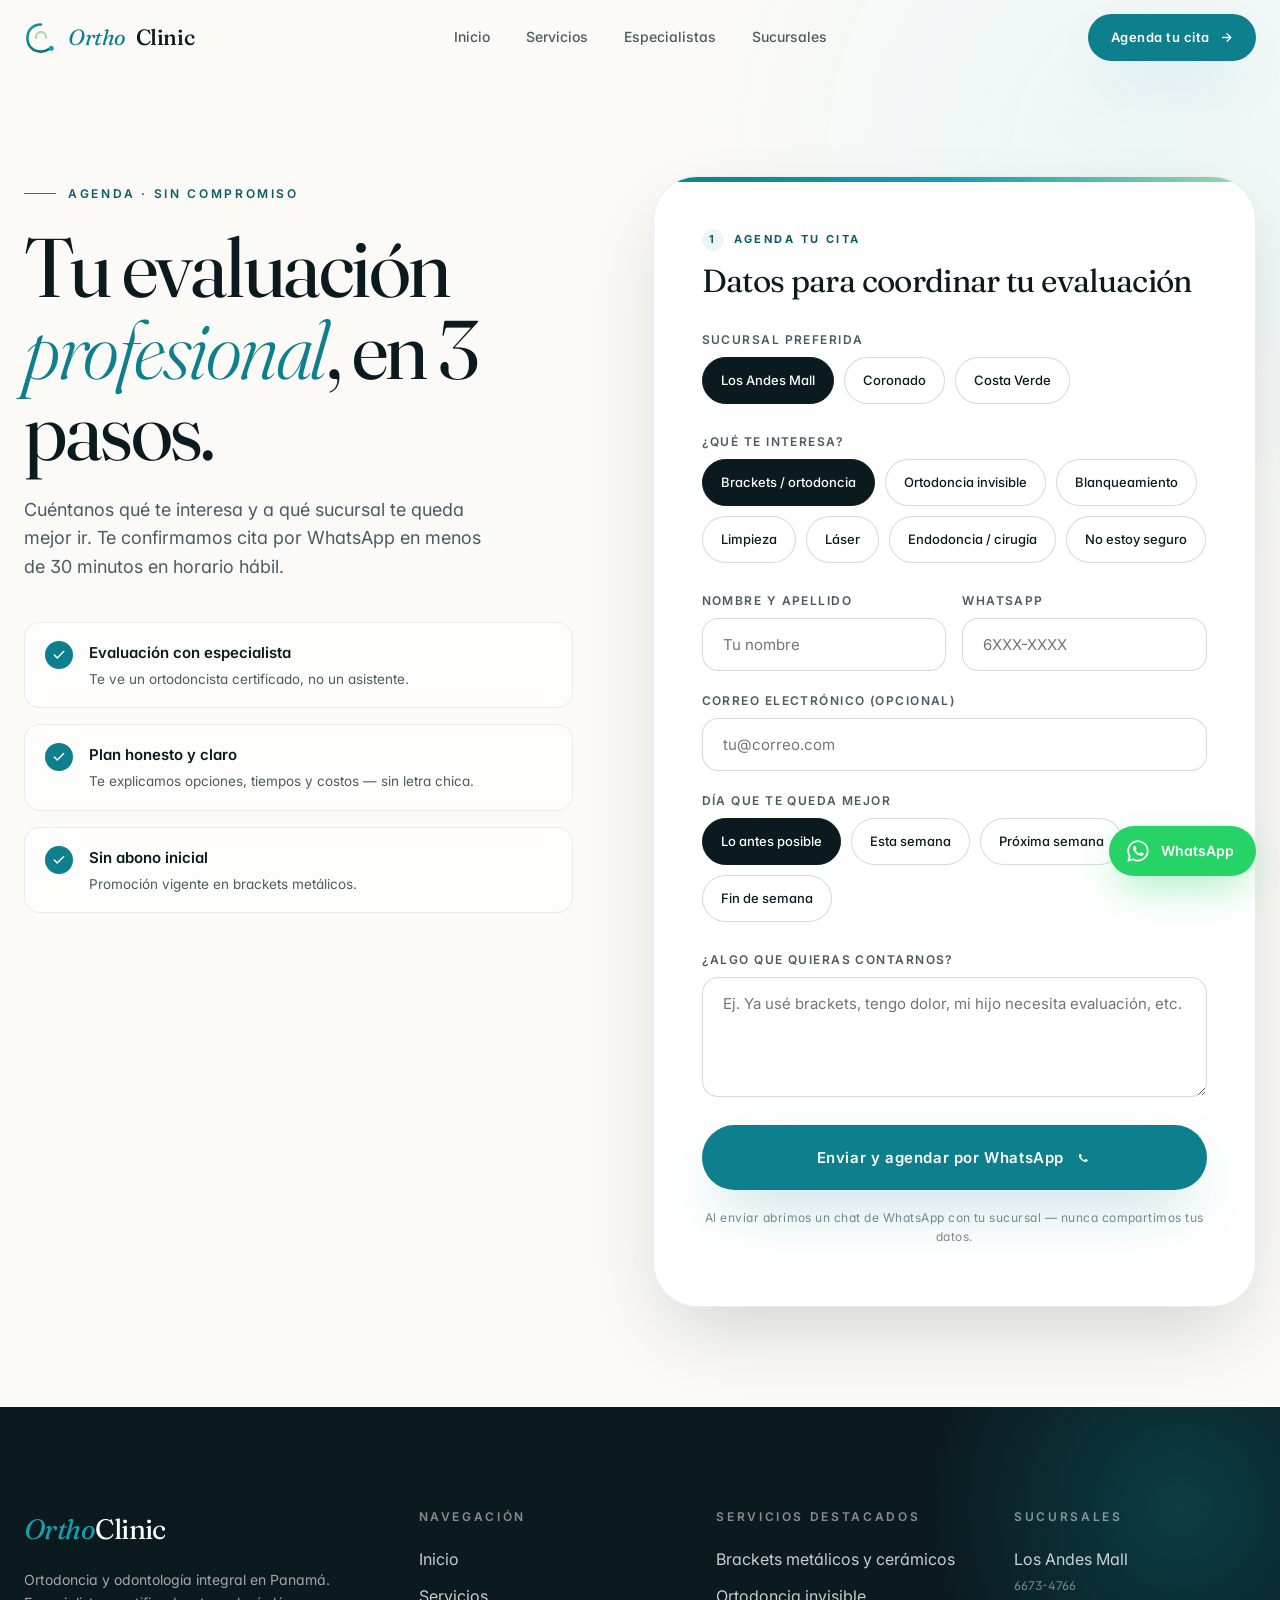
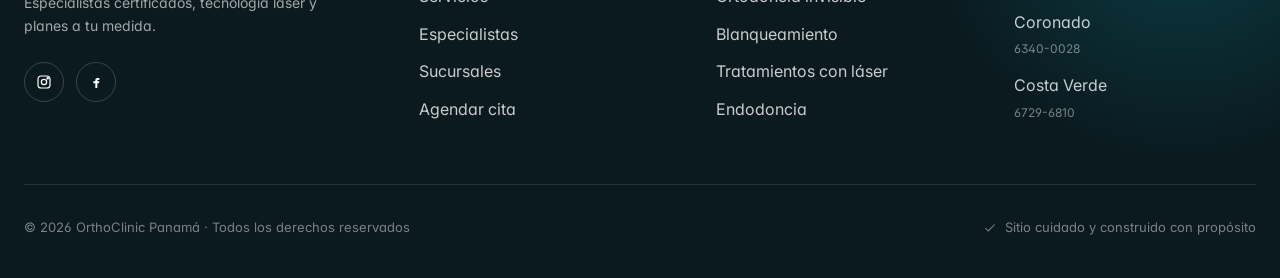
==== agenda.html @ 52fd3220 "Demo web premium OrthoClinic Panama - Landing editorial con hero, marquee, antes/despues interactivo" ====
<!doctype html>
<html lang="es">
<head>
  <meta charset="utf-8" />
  <meta name="viewport" content="width=device-width, initial-scale=1, viewport-fit=cover" />
  <title>Agenda tu evaluación — OrthoClinic Panamá</title>
  <meta name="description" content="Agenda tu evaluación ortodóntica en OrthoClinic. 3 sucursales en Panamá. Respondemos en menos de 30 minutos." />
  <meta name="theme-color" content="#0E7F8C" />
  <link rel="icon" href="/public/logo-mark.svg" type="image/svg+xml" />
  <link href="/shared/theme.css?v=1" rel="stylesheet" />
  <style>
    .book-page {
      padding: calc(var(--oc-nav-h) + 60px) 0 0;
      background:
        radial-gradient(60% 50% at 90% 10%, var(--oc-teal-tint) 0%, transparent 60%),
        var(--oc-bg);
      min-height: 100vh;
    }
    .book-inner {
      max-width: var(--oc-max);
      margin: 0 auto;
      padding: 40px 24px 100px;
      display: grid;
      grid-template-columns: 1fr 1.1fr;
      gap: 80px;
      align-items: start;
    }
    .book-left { position: sticky; top: calc(var(--oc-nav-h) + 24px); }
    .book-left h1 {
      font-family: var(--oc-font-display);
      font-size: clamp(48px, 6.5vw, 88px);
      font-weight: 400;
      line-height: 0.98;
      letter-spacing: -0.03em;
      margin: 24px 0 24px;
    }
    .book-left h1 em { font-style: italic; color: var(--oc-teal); font-weight: 300; }
    .book-left .lede {
      color: var(--oc-ink-mute);
      font-size: 18px;
      line-height: 1.6;
      max-width: 480px;
      margin: 0 0 36px;
    }

    .book-benefits { display: flex; flex-direction: column; gap: 16px; margin-top: 40px; }
    .book-benefit {
      display: flex;
      gap: 16px;
      align-items: flex-start;
      padding: 18px 20px;
      background: rgba(255,255,255,0.6);
      border: 1px solid var(--oc-line);
      border-radius: var(--oc-radius-md);
      backdrop-filter: blur(8px);
    }
    .book-benefit .check {
      width: 28px;
      height: 28px;
      border-radius: 50%;
      background: var(--oc-teal);
      color: #fff;
      display: inline-flex;
      align-items: center;
      justify-content: center;
      flex-shrink: 0;
    }
    .book-benefit h4 { margin: 0 0 4px; font-size: 15px; font-weight: 600; color: var(--oc-ink); }
    .book-benefit p { margin: 0; color: var(--oc-ink-mute); font-size: 13.5px; line-height: 1.5; }

    /* Card form */
    .book-card {
      background: var(--oc-surface);
      border-radius: var(--oc-radius-xl);
      padding: 48px;
      box-shadow: var(--oc-shadow-lg);
      border: 1px solid var(--oc-line);
      position: relative;
      overflow: hidden;
    }
    .book-card::before {
      content: '';
      position: absolute;
      top: 0; left: 0; right: 0;
      height: 5px;
      background: linear-gradient(90deg, var(--oc-teal), var(--oc-teal-bright), var(--oc-mint));
    }
    .book-step {
      font-size: 11px;
      letter-spacing: 0.22em;
      text-transform: uppercase;
      color: var(--oc-teal-deep);
      font-weight: 700;
      margin-bottom: 12px;
      display: inline-flex;
      align-items: center;
      gap: 10px;
    }
    .book-step .step-num {
      width: 22px;
      height: 22px;
      background: var(--oc-teal-tint);
      color: var(--oc-teal-deep);
      border-radius: 50%;
      display: inline-flex;
      align-items: center;
      justify-content: center;
      font-size: 11px;
    }
    .book-card h2 {
      font-family: var(--oc-font-display);
      font-size: 32px;
      font-weight: 400;
      letter-spacing: -0.02em;
      line-height: 1.1;
      margin: 0 0 32px;
    }

    .book-row { display: grid; grid-template-columns: 1fr 1fr; gap: 16px; }

    .book-pills { display: flex; flex-wrap: wrap; gap: 10px; margin-bottom: 8px; }
    .book-pill {
      padding: 12px 18px;
      border: 1px solid var(--oc-line-strong);
      border-radius: var(--oc-radius-pill);
      background: var(--oc-surface);
      cursor: pointer;
      font-family: var(--oc-font-body);
      font-size: 13px;
      font-weight: 500;
      color: var(--oc-ink);
      transition: all .25s var(--oc-ease);
      user-select: none;
    }
    .book-pill:hover { border-color: var(--oc-teal); color: var(--oc-teal-deep); }
    .book-pill.is-active {
      background: var(--oc-ink);
      color: #fff;
      border-color: var(--oc-ink);
    }

    .book-fine {
      font-size: 12px;
      color: var(--oc-ink-soft);
      margin-top: 18px;
      text-align: center;
      letter-spacing: 0.04em;
    }

    /* Success */
    .book-success {
      display: none;
      text-align: center;
      padding: 40px 20px;
    }
    .book-success.is-on { display: block; }
    .book-success-icon {
      width: 72px;
      height: 72px;
      background: var(--oc-teal-tint);
      color: var(--oc-teal-deep);
      border-radius: 50%;
      display: inline-flex;
      align-items: center;
      justify-content: center;
      margin-bottom: 24px;
      animation: pop .6s var(--oc-ease-spring);
    }
    @keyframes pop {
      0% { transform: scale(0); }
      100% { transform: scale(1); }
    }
    .book-success h3 {
      font-family: var(--oc-font-display);
      font-size: 32px;
      font-weight: 400;
      letter-spacing: -0.02em;
      margin: 0 0 12px;
    }
    .book-success p {
      color: var(--oc-ink-mute);
      font-size: 15px;
      line-height: 1.6;
      max-width: 380px;
      margin: 0 auto 28px;
    }

    @media (max-width: 980px) {
      .book-inner { grid-template-columns: 1fr; gap: 40px; }
      .book-left { position: static; }
      .book-card { padding: 32px 28px; }
      .book-row { grid-template-columns: 1fr; }
    }
  </style>
</head>
<body>

  <section class="book-page">
    <div class="book-inner">
      <div class="book-left">
        <span class="oc-eyebrow" data-reveal>Agenda · Sin compromiso</span>
        <h1 data-reveal data-reveal-delay="1">Tu evaluación <em>profesional</em>, en 3 pasos.</h1>
        <p class="lede" data-reveal data-reveal-delay="2">Cuéntanos qué te interesa y a qué sucursal te queda mejor ir. Te confirmamos cita por WhatsApp en menos de 30 minutos en horario hábil.</p>

        <div class="book-benefits" data-reveal data-reveal-delay="3">
          <div class="book-benefit">
            <div class="check"><svg width="14" height="14" viewBox="0 0 24 24" fill="none" stroke="currentColor" stroke-width="2.6" stroke-linecap="round"><path d="M20 6 9 17l-5-5"/></svg></div>
            <div>
              <h4>Evaluación con especialista</h4>
              <p>Te ve un ortodoncista certificado, no un asistente.</p>
            </div>
          </div>
          <div class="book-benefit">
            <div class="check"><svg width="14" height="14" viewBox="0 0 24 24" fill="none" stroke="currentColor" stroke-width="2.6" stroke-linecap="round"><path d="M20 6 9 17l-5-5"/></svg></div>
            <div>
              <h4>Plan honesto y claro</h4>
              <p>Te explicamos opciones, tiempos y costos — sin letra chica.</p>
            </div>
          </div>
          <div class="book-benefit">
            <div class="check"><svg width="14" height="14" viewBox="0 0 24 24" fill="none" stroke="currentColor" stroke-width="2.6" stroke-linecap="round"><path d="M20 6 9 17l-5-5"/></svg></div>
            <div>
              <h4>Sin abono inicial</h4>
              <p>Promoción vigente en brackets metálicos.</p>
            </div>
          </div>
        </div>
      </div>

      <div data-reveal data-reveal-delay="1">
        <div class="book-card" id="bookCard">
          <span class="book-step"><span class="step-num">1</span> Agenda tu cita</span>
          <h2>Datos para coordinar tu evaluación</h2>

          <form id="bookForm">
            <div class="oc-field">
              <label>Sucursal preferida</label>
              <div class="book-pills" id="pillsBranch">
                <span class="book-pill is-active" data-val="andes">Los Andes Mall</span>
                <span class="book-pill" data-val="coronado">Coronado</span>
                <span class="book-pill" data-val="costaverde">Costa Verde</span>
              </div>
              <input type="hidden" name="branch" id="branchVal" value="andes" />
            </div>

            <div class="oc-field">
              <label>¿Qué te interesa?</label>
              <div class="book-pills" id="pillsService">
                <span class="book-pill is-active" data-val="Brackets / ortodoncia">Brackets / ortodoncia</span>
                <span class="book-pill" data-val="Ortodoncia invisible">Ortodoncia invisible</span>
                <span class="book-pill" data-val="Blanqueamiento">Blanqueamiento</span>
                <span class="book-pill" data-val="Limpieza">Limpieza</span>
                <span class="book-pill" data-val="Láser">Láser</span>
                <span class="book-pill" data-val="Endodoncia / cirugía">Endodoncia / cirugía</span>
                <span class="book-pill" data-val="No estoy seguro">No estoy seguro</span>
              </div>
              <input type="hidden" name="service" id="serviceVal" value="Brackets / ortodoncia" />
            </div>

            <div class="book-row">
              <div class="oc-field">
                <label>Nombre y apellido</label>
                <input class="oc-input" type="text" name="name" required placeholder="Tu nombre" />
              </div>
              <div class="oc-field">
                <label>WhatsApp</label>
                <input class="oc-input" type="tel" name="phone" required placeholder="6XXX-XXXX" />
              </div>
            </div>

            <div class="oc-field">
              <label>Correo electrónico (opcional)</label>
              <input class="oc-input" type="email" name="email" placeholder="tu@correo.com" />
            </div>

            <div class="oc-field">
              <label>Día que te queda mejor</label>
              <div class="book-pills" id="pillsDay">
                <span class="book-pill is-active" data-val="Lo antes posible">Lo antes posible</span>
                <span class="book-pill" data-val="Esta semana">Esta semana</span>
                <span class="book-pill" data-val="Próxima semana">Próxima semana</span>
                <span class="book-pill" data-val="Fin de semana">Fin de semana</span>
              </div>
              <input type="hidden" name="day" id="dayVal" value="Lo antes posible" />
            </div>

            <div class="oc-field">
              <label>¿Algo que quieras contarnos?</label>
              <textarea class="oc-textarea" name="notes" placeholder="Ej. Ya usé brackets, tengo dolor, mi hijo necesita evaluación, etc."></textarea>
            </div>

            <button type="submit" class="oc-btn oc-btn-teal oc-btn-lg" style="width: 100%; margin-top: 8px;">
              Enviar y agendar por WhatsApp
              <svg width="18" height="18" viewBox="0 0 24 24" fill="currentColor"><path d="M17.6 14.2c-.3-.1-1.7-.8-2-.9-.3-.1-.5-.1-.7.1-.2.3-.7.9-.9 1.1-.2.2-.3.2-.6.1-.3-.1-1.2-.4-2.3-1.4-.9-.8-1.4-1.7-1.6-2-.2-.3 0-.5.1-.6.1-.1.3-.3.4-.5.1-.2.2-.3.3-.5.1-.2.1-.4 0-.5l-.9-2.1c-.2-.5-.4-.5-.6-.5h-.5c-.2 0-.5.1-.7.3-.3.3-1 1-1 2.4s1 2.8 1.2 3c.2.2 2 3.1 4.9 4.3.7.3 1.2.5 1.6.6.7.2 1.3.2 1.8.1.5-.1 1.7-.7 2-1.4.2-.7.2-1.3.2-1.4-.1-.1-.3-.2-.6-.3z"/></svg>
            </button>

            <p class="book-fine">Al enviar abrimos un chat de WhatsApp con tu sucursal — nunca compartimos tus datos.</p>
          </form>
        </div>

        <div class="book-card book-success" id="bookSuccess">
          <div class="book-success-icon">
            <svg width="32" height="32" viewBox="0 0 24 24" fill="none" stroke="currentColor" stroke-width="2.6" stroke-linecap="round"><path d="M20 6 9 17l-5-5"/></svg>
          </div>
          <h3>¡Recibimos tu solicitud!</h3>
          <p>Abrimos WhatsApp en otra pestaña con los datos de tu cita. Si no se abrió, da clic aquí abajo.</p>
          <a class="oc-btn oc-btn-teal" id="bookWa" href="#" target="_blank" rel="noopener">Abrir WhatsApp</a>
        </div>
      </div>
    </div>
  </section>

  <script src="/shared/nav-footer.js?v=1"></script>
  <script>
    (function() {
      const WA = {
        andes:      '50766734766',
        coronado:   '50763400028',
        costaverde: '50767296810'
      };
      const BRANCH_LABEL = {
        andes:      'Los Andes Mall',
        coronado:   'Coronado',
        costaverde: 'Costa Verde'
      };

      function pillGroup(containerId, inputId) {
        const c = document.getElementById(containerId);
        const input = document.getElementById(inputId);
        if (!c) return;
        c.addEventListener('click', e => {
          const p = e.target.closest('.book-pill');
          if (!p) return;
          c.querySelectorAll('.book-pill').forEach(x => x.classList.remove('is-active'));
          p.classList.add('is-active');
          input.value = p.dataset.val;
        });
      }
      pillGroup('pillsBranch', 'branchVal');
      pillGroup('pillsService', 'serviceVal');
      pillGroup('pillsDay', 'dayVal');

      const form = document.getElementById('bookForm');
      const card = document.getElementById('bookCard');
      const ok = document.getElementById('bookSuccess');
      const waBtn = document.getElementById('bookWa');

      form.addEventListener('submit', e => {
        e.preventDefault();
        const data = Object.fromEntries(new FormData(form).entries());
        const branchKey = data.branch || 'andes';
        const num = WA[branchKey];
        const label = BRANCH_LABEL[branchKey];
        const lines = [
          `Hola OrthoClinic ${label}, quiero agendar mi evaluación.`,
          ``,
          `• Nombre: ${data.name || '(sin dato)'}`,
          `• WhatsApp: ${data.phone || '(sin dato)'}`,
          data.email ? `• Email: ${data.email}` : null,
          `• Interés: ${data.service || ''}`,
          `• Cuándo: ${data.day || ''}`,
          data.notes ? `• Notas: ${data.notes}` : null,
          ``,
          `¡Gracias!`
        ].filter(Boolean);
        const msg = encodeURIComponent(lines.join('\n'));
        const url = `https://wa.me/${num}?text=${msg}`;
        waBtn.href = url;
        window.open(url, '_blank', 'noopener');

        card.style.display = 'none';
        ok.classList.add('is-on');
        window.scrollTo({ top: ok.getBoundingClientRect().top + window.scrollY - 100, behavior: 'smooth' });
      });
    })();
  </script>
</body>
</html>
---- shared/theme.css ----
/* OrthoClinic — Sistema de diseño premium
   Inspirado en clínicas dentales award-winning (Awwwards) —
   editorial, médico de lujo, con motion sutil y trust signals.
*/
:root {
  /* Color — paleta inspirada en el logo cyan/teal OrthoClinic */
  --oc-bg:           #FBFAF7;
  --oc-bg-soft:      #F5F2EC;
  --oc-bg-warm:      #EFEAE0;
  --oc-surface:      #FFFFFF;
  --oc-ink:          #0A1A1F;
  --oc-ink-2:        #142A30;
  --oc-ink-mute:     #4A5C62;
  --oc-ink-soft:     #7A8B91;

  /* Cyan/teal de la marca (logo) */
  --oc-teal:         #0E7F8C;
  --oc-teal-deep:    #0B5C66;
  --oc-teal-bright:  #15A0AE;
  --oc-teal-soft:    #CDE8EB;
  --oc-teal-tint:    #ECF6F7;

  /* Acento cálido — coral suave para warmth y contraste médico */
  --oc-coral:        #E07B5F;
  --oc-coral-soft:   #F5D7CC;
  --oc-coral-tint:   #FBEDE7;

  /* Mint — usado en el hairline del logo */
  --oc-mint:         #A4D8AE;
  --oc-mint-tint:    #E5F2E5;

  --oc-line:         rgba(10,26,31,0.08);
  --oc-line-strong:  rgba(10,26,31,0.16);
  --oc-line-teal:    rgba(14,127,140,0.30);

  --oc-success:      #0E8F5F;
  --oc-error:        #B91C1C;
  --oc-gold:         #C9A961;

  --oc-shadow-xs:    0 2px 8px rgba(10,26,31,0.04);
  --oc-shadow-sm:    0 4px 16px rgba(10,26,31,0.06);
  --oc-shadow-md:    0 16px 48px -8px rgba(10,26,31,0.10);
  --oc-shadow-lg:    0 32px 80px -16px rgba(10,26,31,0.18);
  --oc-shadow-teal:  0 24px 60px -20px rgba(14,127,140,0.45);
  --oc-glow-teal:    0 0 0 1px rgba(14,127,140,0.40), 0 20px 60px -20px rgba(14,127,140,0.45);

  --oc-radius-xs:    6px;
  --oc-radius-sm:    10px;
  --oc-radius-md:    16px;
  --oc-radius-lg:    28px;
  --oc-radius-xl:    44px;
  --oc-radius-pill:  9999px;

  --oc-ease:         cubic-bezier(0.22, 1, 0.36, 1);
  --oc-ease-out:     cubic-bezier(0.16, 1, 0.3, 1);
  --oc-ease-spring:  cubic-bezier(0.34, 1.56, 0.64, 1);

  --oc-font-display: 'Fraunces', 'Playfair Display', Georgia, serif;
  --oc-font-body:    'Inter', system-ui, -apple-system, sans-serif;
  --oc-font-mono:    'JetBrains Mono', ui-monospace, monospace;

  --oc-nav-h:        76px;
  --oc-max:          1280px;
}

/* Reset & base */
* { box-sizing: border-box; -webkit-font-smoothing: antialiased; -moz-osx-font-smoothing: grayscale; }
html { scroll-behavior: smooth; }
body {
  font-family: var(--oc-font-body);
  color: var(--oc-ink);
  background: var(--oc-bg);
  margin: 0;
  font-size: 16px;
  line-height: 1.6;
  font-feature-settings: 'ss01', 'cv11';
  overflow-x: hidden;
}
img, svg { display: block; max-width: 100%; }
a { color: inherit; text-decoration: none; }
button { font-family: inherit; }
:focus-visible { outline: 2px solid var(--oc-teal); outline-offset: 3px; border-radius: 2px; }

/* Typography utilities */
.oc-display {
  font-family: var(--oc-font-display);
  font-weight: 400;
  letter-spacing: -0.025em;
  line-height: 1.02;
  font-optical-sizing: auto;
}
.oc-display em { font-style: italic; font-weight: 300; color: var(--oc-teal); }
.oc-mono { font-family: var(--oc-font-mono); font-feature-settings: 'tnum'; }

.oc-eyebrow {
  font-family: var(--oc-font-body);
  font-size: 12px;
  letter-spacing: 0.22em;
  text-transform: uppercase;
  font-weight: 600;
  color: var(--oc-teal-deep);
  display: inline-flex;
  align-items: center;
  gap: 12px;
}
.oc-eyebrow::before {
  content: '';
  width: 32px;
  height: 1px;
  background: var(--oc-teal);
  display: inline-block;
  transition: width .8s var(--oc-ease);
}
.oc-eyebrow:hover::before { width: 56px; }
.oc-eyebrow.is-center { justify-content: center; }
.oc-eyebrow.is-center::after {
  content: '';
  width: 32px;
  height: 1px;
  background: var(--oc-teal);
  display: inline-block;
}
.oc-eyebrow.is-light { color: var(--oc-mint); }
.oc-eyebrow.is-light::before, .oc-eyebrow.is-light::after { background: var(--oc-mint); }

/* Buttons */
.oc-btn {
  display: inline-flex;
  align-items: center;
  justify-content: center;
  gap: 10px;
  padding: 18px 30px;
  border-radius: var(--oc-radius-pill);
  font-weight: 600;
  font-size: 14px;
  letter-spacing: 0.04em;
  border: 1px solid transparent;
  cursor: pointer;
  transition: transform .4s var(--oc-ease), box-shadow .4s var(--oc-ease), background .35s var(--oc-ease), color .35s var(--oc-ease), border-color .35s var(--oc-ease);
  position: relative;
  overflow: hidden;
  font-family: var(--oc-font-body);
  white-space: nowrap;
}
.oc-btn svg { transition: transform .4s var(--oc-ease); }
.oc-btn:hover svg { transform: translateX(4px); }

.oc-btn-teal {
  background: var(--oc-teal);
  color: #fff;
  box-shadow: var(--oc-shadow-teal);
}
.oc-btn-teal:hover { background: var(--oc-teal-deep); transform: translateY(-2px); }

.oc-btn-ink {
  background: var(--oc-ink);
  color: #fff;
}
.oc-btn-ink:hover { background: var(--oc-ink-2); transform: translateY(-2px); }

.oc-btn-outline {
  background: transparent;
  color: var(--oc-ink);
  border-color: var(--oc-line-strong);
}
.oc-btn-outline:hover { background: var(--oc-ink); color: #fff; border-color: var(--oc-ink); }

.oc-btn-ghost {
  background: rgba(255,255,255,0.08);
  color: #fff;
  border-color: rgba(255,255,255,0.18);
  backdrop-filter: blur(8px);
}
.oc-btn-ghost:hover { background: #fff; color: var(--oc-ink); }

.oc-btn-whatsapp {
  background: #25D366;
  color: #fff;
}
.oc-btn-whatsapp:hover { background: #1DA851; transform: translateY(-2px); }

.oc-btn-sm { padding: 12px 22px; font-size: 13px; }
.oc-btn-lg { padding: 22px 38px; font-size: 15px; }

/* Sections / layout */
.oc-section { padding: clamp(80px, 10vw, 140px) 24px; position: relative; }
.oc-section-tight { padding: clamp(60px, 8vw, 100px) 24px; }
.oc-container { max-width: var(--oc-max); margin: 0 auto; position: relative; }

.oc-grid { display: grid; gap: 24px; }
.oc-grid-2 { grid-template-columns: repeat(2, 1fr); }
.oc-grid-3 { grid-template-columns: repeat(3, 1fr); }
.oc-grid-4 { grid-template-columns: repeat(4, 1fr); }

/* Cards */
.oc-card {
  background: var(--oc-surface);
  border-radius: var(--oc-radius-lg);
  border: 1px solid var(--oc-line);
  padding: 36px;
  transition: transform .5s var(--oc-ease), box-shadow .5s var(--oc-ease), border-color .35s var(--oc-ease);
  position: relative;
  overflow: hidden;
}
.oc-card:hover {
  transform: translateY(-6px);
  box-shadow: var(--oc-shadow-md);
  border-color: var(--oc-line-teal);
}

/* === NAV === */
.oc-nav {
  position: fixed;
  top: 0; left: 0; right: 0;
  height: var(--oc-nav-h);
  z-index: 100;
  transition: background .4s var(--oc-ease), backdrop-filter .4s, border-color .4s;
  border-bottom: 1px solid transparent;
}
.oc-nav.is-scrolled {
  background: rgba(251,250,247,0.85);
  backdrop-filter: saturate(140%) blur(16px);
  -webkit-backdrop-filter: saturate(140%) blur(16px);
  border-bottom-color: var(--oc-line);
}
.oc-nav-inner {
  height: 100%;
  max-width: var(--oc-max);
  margin: 0 auto;
  padding: 0 24px;
  display: flex;
  align-items: center;
  justify-content: space-between;
  gap: 24px;
}
.oc-nav-logo {
  display: inline-flex;
  align-items: center;
  gap: 10px;
  font-family: var(--oc-font-display);
  font-size: 22px;
  font-weight: 500;
  letter-spacing: -0.02em;
  color: var(--oc-ink);
  z-index: 2;
}
.oc-nav-logo span { color: var(--oc-teal); font-style: italic; font-weight: 400; }
.oc-nav-links {
  display: flex;
  align-items: center;
  gap: 4px;
}
.oc-nav-link {
  padding: 10px 16px;
  font-size: 14px;
  font-weight: 500;
  color: var(--oc-ink-mute);
  border-radius: var(--oc-radius-pill);
  transition: color .3s var(--oc-ease), background .3s;
  position: relative;
}
.oc-nav-link:hover { color: var(--oc-ink); }
.oc-nav-link.is-active { color: var(--oc-teal-deep); }
.oc-nav-link.is-active::after {
  content: '';
  position: absolute;
  bottom: 4px;
  left: 50%;
  transform: translateX(-50%);
  width: 4px;
  height: 4px;
  background: var(--oc-teal);
  border-radius: 50%;
}
.oc-nav-cta { font-size: 13px; padding: 12px 22px; }
.oc-nav-toggle {
  display: none;
  background: transparent;
  border: 1px solid var(--oc-line-strong);
  width: 44px;
  height: 44px;
  border-radius: 50%;
  align-items: center;
  justify-content: center;
  color: var(--oc-ink);
  cursor: pointer;
}

.oc-drawer {
  position: fixed;
  inset: 0;
  background: var(--oc-ink);
  color: #fff;
  z-index: 200;
  display: flex;
  flex-direction: column;
  justify-content: center;
  align-items: center;
  gap: 28px;
  padding: 48px 24px;
  opacity: 0;
  pointer-events: none;
  transition: opacity .4s var(--oc-ease);
}
.oc-drawer.is-open { opacity: 1; pointer-events: auto; }
.oc-drawer-close {
  position: absolute;
  top: 20px; right: 20px;
  background: transparent;
  border: 1px solid rgba(255,255,255,0.18);
  width: 44px;
  height: 44px;
  border-radius: 50%;
  color: #fff;
  display: inline-flex;
  align-items: center;
  justify-content: center;
  cursor: pointer;
}
.oc-drawer-link {
  font-family: var(--oc-font-display);
  font-size: 36px;
  font-weight: 400;
  color: #fff;
  letter-spacing: -0.02em;
}
.oc-drawer-link:hover { color: var(--oc-teal-bright); }

/* === FOOTER === */
.oc-footer {
  background: var(--oc-ink);
  color: rgba(255,255,255,0.78);
  padding: 100px 24px 40px;
  position: relative;
  overflow: hidden;
}
.oc-footer::before {
  content: '';
  position: absolute;
  top: -200px; right: -200px;
  width: 600px; height: 600px;
  background: radial-gradient(circle, rgba(14,127,140,0.35) 0%, transparent 60%);
  pointer-events: none;
}
.oc-footer-inner { max-width: var(--oc-max); margin: 0 auto; position: relative; }
.oc-footer-grid {
  display: grid;
  grid-template-columns: 1.4fr 1fr 1fr 1fr;
  gap: 56px;
  padding-bottom: 60px;
  border-bottom: 1px solid rgba(255,255,255,0.10);
}
.oc-footer-brand {
  font-family: var(--oc-font-display);
  font-size: 28px;
  font-weight: 400;
  color: #fff;
  letter-spacing: -0.02em;
  margin-bottom: 16px;
}
.oc-footer-brand span { color: var(--oc-teal-bright); font-style: italic; }
.oc-footer-tag { color: rgba(255,255,255,0.62); font-size: 14px; max-width: 320px; line-height: 1.65; }
.oc-footer h4 { font-size: 12px; letter-spacing: 0.22em; text-transform: uppercase; color: rgba(255,255,255,0.50); margin: 0 0 20px; font-weight: 600; }
.oc-footer ul { list-style: none; padding: 0; margin: 0; display: flex; flex-direction: column; gap: 12px; }
.oc-footer a:hover { color: var(--oc-teal-bright); }
.oc-footer-bottom {
  padding-top: 32px;
  display: flex;
  justify-content: space-between;
  align-items: center;
  font-size: 13px;
  color: rgba(255,255,255,0.45);
  flex-wrap: wrap;
  gap: 16px;
}

/* === FLOATING WHATSAPP CTA === */
.oc-fab {
  position: fixed;
  bottom: 24px; right: 24px;
  z-index: 90;
  display: flex;
  align-items: center;
  gap: 12px;
  background: #25D366;
  color: #fff;
  padding: 14px 22px 14px 18px;
  border-radius: var(--oc-radius-pill);
  box-shadow: 0 16px 40px -8px rgba(37,211,102,0.45);
  font-weight: 600;
  font-size: 14px;
  transition: transform .4s var(--oc-ease), box-shadow .4s var(--oc-ease);
  animation: fab-bounce 4s var(--oc-ease) 2s infinite;
}
.oc-fab:hover { transform: translateY(-3px) scale(1.03); box-shadow: 0 22px 50px -10px rgba(37,211,102,0.6); animation: none; }
.oc-fab svg { width: 22px; height: 22px; }
.oc-fab-label { display: inline; }
@keyframes fab-bounce {
  0%, 90%, 100% { transform: translateY(0); }
  93% { transform: translateY(-6px); }
  96% { transform: translateY(-2px); }
}

/* === REVEAL ANIMATIONS === */
[data-reveal] {
  opacity: 0;
  transform: translateY(28px);
  transition: opacity 1s var(--oc-ease), transform 1s var(--oc-ease);
}
[data-reveal].is-in { opacity: 1; transform: translateY(0); }
[data-reveal-delay="1"].is-in { transition-delay: .1s; }
[data-reveal-delay="2"].is-in { transition-delay: .2s; }
[data-reveal-delay="3"].is-in { transition-delay: .3s; }
[data-reveal-delay="4"].is-in { transition-delay: .4s; }
[data-reveal-delay="5"].is-in { transition-delay: .5s; }
[data-reveal-delay="6"].is-in { transition-delay: .6s; }

[data-split] { display: inline-block; overflow: hidden; }
[data-split] .split-line {
  display: block;
  overflow: hidden;
}
[data-split] .split-line > span {
  display: inline-block;
  transform: translateY(110%);
  transition: transform 1.2s var(--oc-ease);
}
[data-split].is-in .split-line > span { transform: translateY(0); }
[data-split].is-in .split-line:nth-child(2) > span { transition-delay: .12s; }
[data-split].is-in .split-line:nth-child(3) > span { transition-delay: .24s; }
[data-split].is-in .split-line:nth-child(4) > span { transition-delay: .36s; }

/* Marquee */
.oc-marquee {
  overflow: hidden;
  border-top: 1px solid var(--oc-line);
  border-bottom: 1px solid var(--oc-line);
  padding: 22px 0;
  background: var(--oc-bg-soft);
}
.oc-marquee-track {
  display: flex;
  gap: 60px;
  animation: marquee 32s linear infinite;
  white-space: nowrap;
}
.oc-marquee span {
  font-family: var(--oc-font-display);
  font-size: clamp(22px, 3vw, 36px);
  font-weight: 400;
  letter-spacing: -0.01em;
  color: var(--oc-ink);
  display: inline-flex;
  align-items: center;
  gap: 60px;
}
.oc-marquee span::after {
  content: '✦';
  color: var(--oc-teal);
  font-size: 0.6em;
}
@keyframes marquee {
  0% { transform: translateX(0); }
  100% { transform: translateX(-50%); }
}

/* Form */
.oc-field { display: flex; flex-direction: column; gap: 8px; margin-bottom: 20px; }
.oc-field label { font-size: 12px; letter-spacing: 0.12em; text-transform: uppercase; color: var(--oc-ink-mute); font-weight: 600; }
.oc-input, .oc-select, .oc-textarea {
  width: 100%;
  padding: 16px 20px;
  border: 1px solid var(--oc-line-strong);
  background: var(--oc-surface);
  border-radius: var(--oc-radius-md);
  font-family: var(--oc-font-body);
  font-size: 15px;
  color: var(--oc-ink);
  transition: border-color .3s, box-shadow .3s, background .3s;
}
.oc-input:focus, .oc-select:focus, .oc-textarea:focus {
  outline: none;
  border-color: var(--oc-teal);
  box-shadow: 0 0 0 4px var(--oc-teal-tint);
  background: var(--oc-surface);
}
.oc-textarea { resize: vertical; min-height: 120px; }
.oc-select {
  appearance: none;
  background-image: url("data:image/svg+xml,%3Csvg xmlns='http://www.w3.org/2000/svg' width='14' height='14' viewBox='0 0 24 24' fill='none' stroke='%230B5C66' stroke-width='2' stroke-linecap='round' stroke-linejoin='round'%3E%3Cpath d='M6 9l6 6 6-6'/%3E%3C/svg%3E");
  background-repeat: no-repeat;
  background-position: right 18px center;
  padding-right: 46px;
}

/* Badge */
.oc-badge {
  display: inline-flex;
  align-items: center;
  gap: 8px;
  padding: 8px 16px;
  background: var(--oc-teal-tint);
  color: var(--oc-teal-deep);
  border-radius: var(--oc-radius-pill);
  font-size: 12px;
  font-weight: 600;
  letter-spacing: 0.06em;
}
.oc-badge-coral { background: var(--oc-coral-tint); color: var(--oc-coral); }
.oc-badge-dark { background: var(--oc-ink); color: #fff; }
.oc-dot {
  width: 6px; height: 6px;
  background: currentColor;
  border-radius: 50%;
  animation: pulse 2s var(--oc-ease) infinite;
}
@keyframes pulse {
  0%, 100% { opacity: 1; transform: scale(1); }
  50% { opacity: 0.5; transform: scale(1.4); }
}

/* === RESPONSIVE === */
@media (max-width: 980px) {
  .oc-grid-2, .oc-grid-3, .oc-grid-4 { grid-template-columns: 1fr; }
  .oc-footer-grid { grid-template-columns: 1fr 1fr; gap: 40px; }
  .oc-nav-links, .oc-nav-cta { display: none; }
  .oc-nav-toggle { display: inline-flex; }
  .oc-fab-label { display: none; }
  .oc-fab { padding: 14px; }
}
@media (max-width: 640px) {
  .oc-footer-grid { grid-template-columns: 1fr; }
  .oc-section { padding: 80px 20px; }
  .oc-card { padding: 28px 24px; }
}

@media (prefers-reduced-motion: reduce) {
  *, *::before, *::after { animation-duration: 0.01ms !important; transition-duration: 0.01ms !important; }
  [data-reveal], [data-split] .split-line > span { opacity: 1 !important; transform: none !important; }
}
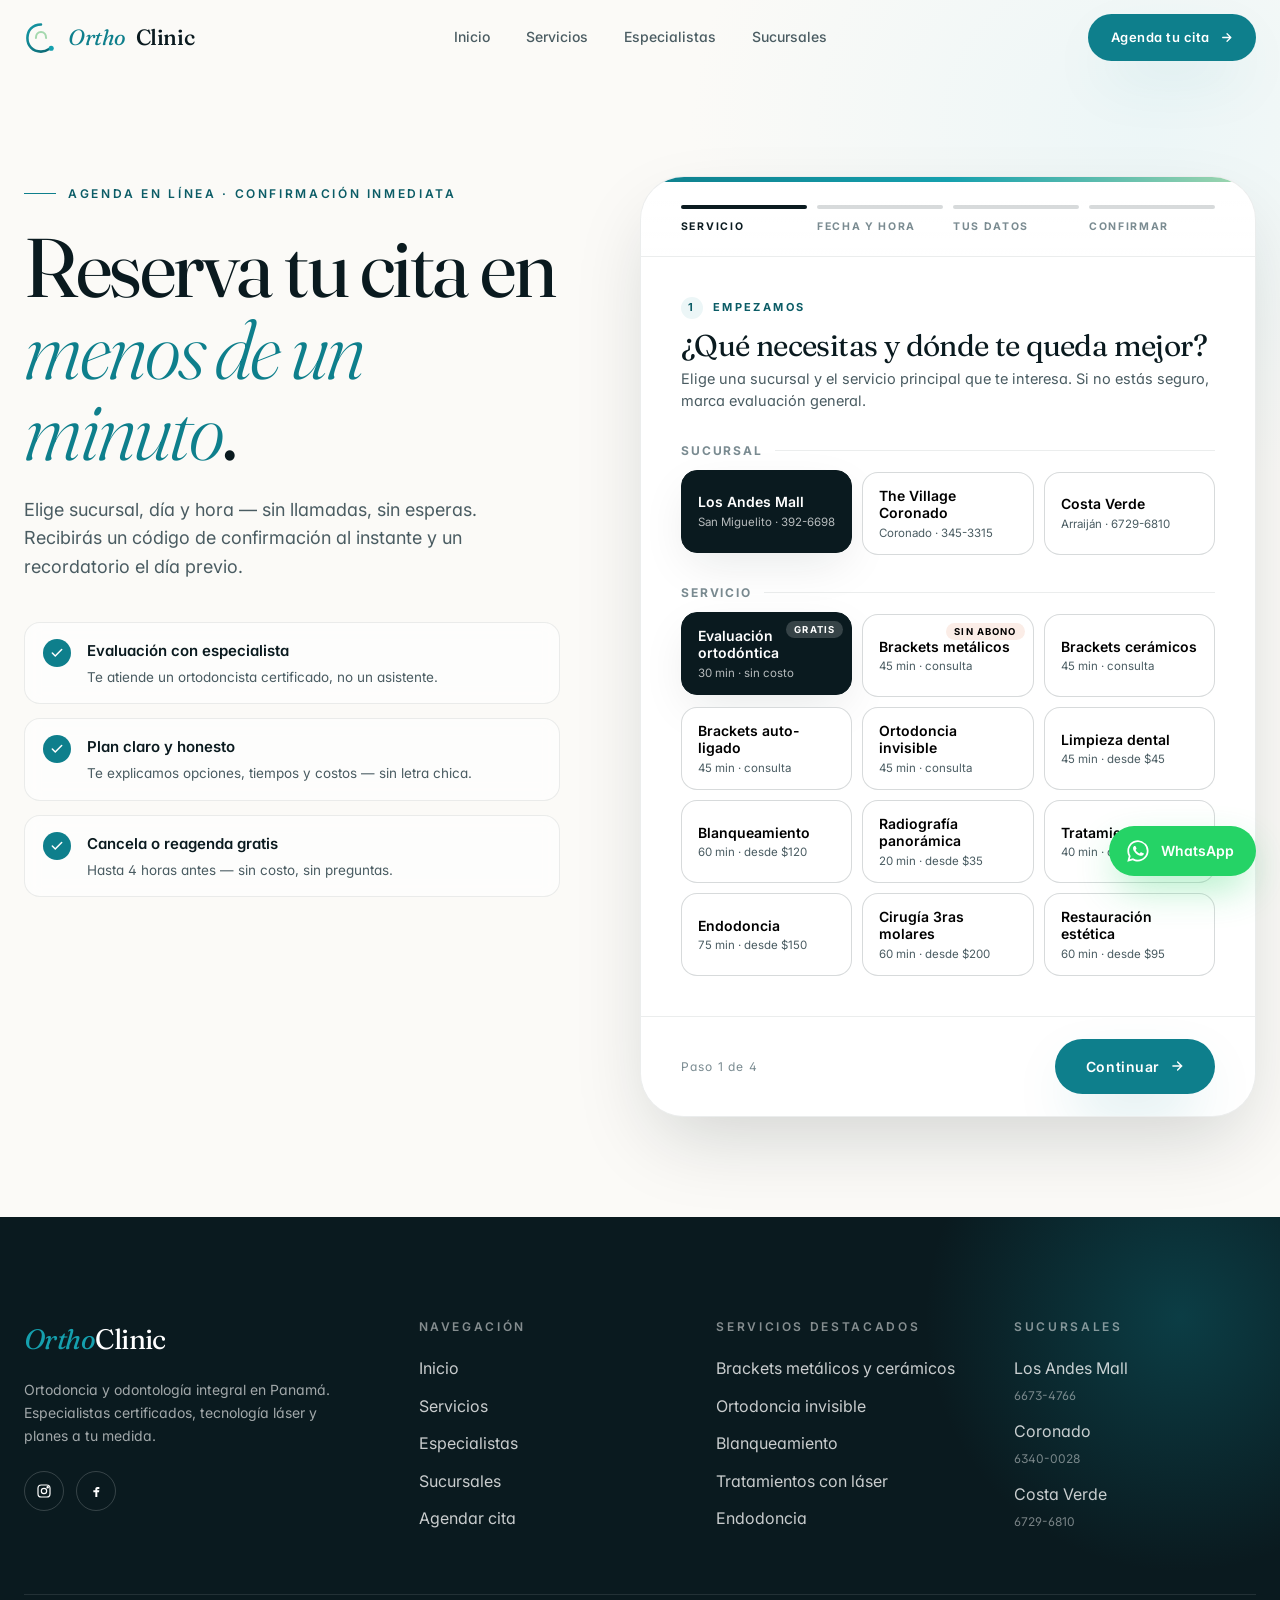
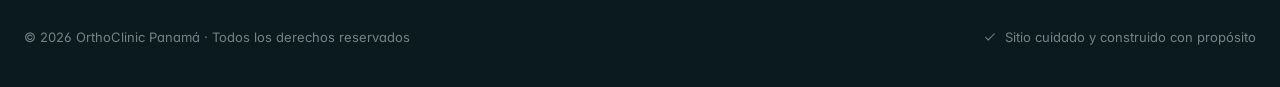
==== commit 8ffe6c4f: "feat: booking wizard mock + Google Maps Street View en sucursales - Remueve cursor custom global - C" ====
--- a/agenda.html
+++ b/agenda.html
@@ -3,8 +3,8 @@
 <head>
   <meta charset="utf-8" />
   <meta name="viewport" content="width=device-width, initial-scale=1, viewport-fit=cover" />
-  <title>Agenda tu evaluación — OrthoClinic Panamá</title>
-  <meta name="description" content="Agenda tu evaluación ortodóntica en OrthoClinic. 3 sucursales en Panamá. Respondemos en menos de 30 minutos." />
+  <title>Agenda tu cita — OrthoClinic Panamá</title>
+  <meta name="description" content="Agenda en línea tu evaluación con un especialista de OrthoClinic. Elige sucursal, día y hora — confirmación inmediata." />
   <meta name="theme-color" content="#0E7F8C" />
   <link rel="icon" href="/public/logo-mark.svg" type="image/svg+xml" />
   <link href="/shared/theme.css?v=1" rel="stylesheet" />
@@ -21,7 +21,7 @@
       margin: 0 auto;
       padding: 40px 24px 100px;
       display: grid;
-      grid-template-columns: 1fr 1.1fr;
+      grid-template-columns: 1fr 1.15fr;
       gap: 80px;
       align-items: start;
     }
@@ -43,12 +43,12 @@
       margin: 0 0 36px;
     }
 
-    .book-benefits { display: flex; flex-direction: column; gap: 16px; margin-top: 40px; }
+    .book-benefits { display: flex; flex-direction: column; gap: 14px; margin-top: 40px; }
     .book-benefit {
       display: flex;
       gap: 16px;
       align-items: flex-start;
-      padding: 18px 20px;
+      padding: 16px 18px;
       background: rgba(255,255,255,0.6);
       border: 1px solid var(--oc-line);
       border-radius: var(--oc-radius-md);
@@ -68,11 +68,10 @@
     .book-benefit h4 { margin: 0 0 4px; font-size: 15px; font-weight: 600; color: var(--oc-ink); }
     .book-benefit p { margin: 0; color: var(--oc-ink-mute); font-size: 13.5px; line-height: 1.5; }
 
-    /* Card form */
+    /* ========== WIZARD CARD ========== */
     .book-card {
       background: var(--oc-surface);
       border-radius: var(--oc-radius-xl);
-      padding: 48px;
       box-shadow: var(--oc-shadow-lg);
       border: 1px solid var(--oc-line);
       position: relative;
@@ -84,21 +83,63 @@
       top: 0; left: 0; right: 0;
       height: 5px;
       background: linear-gradient(90deg, var(--oc-teal), var(--oc-teal-bright), var(--oc-mint));
-    }
-    .book-step {
+      z-index: 3;
+    }
+
+    /* Progress bar */
+    .wiz-progress {
+      display: flex;
+      padding: 28px 40px 20px;
+      gap: 10px;
+      border-bottom: 1px solid var(--oc-line);
+      background: linear-gradient(180deg, rgba(255,255,255,0.6), transparent);
+    }
+    .wiz-step-dot {
+      flex: 1;
+      display: flex;
+      flex-direction: column;
+      gap: 10px;
+    }
+    .wiz-step-dot .bar {
+      height: 4px;
+      border-radius: 4px;
+      background: var(--oc-line-strong);
+      transition: background .35s var(--oc-ease);
+    }
+    .wiz-step-dot .lbl {
+      font-size: 10.5px;
+      letter-spacing: 0.16em;
+      text-transform: uppercase;
+      font-weight: 700;
+      color: var(--oc-ink-soft);
+      transition: color .25s var(--oc-ease);
+    }
+    .wiz-step-dot.is-done .bar { background: var(--oc-teal-bright); }
+    .wiz-step-dot.is-done .lbl { color: var(--oc-teal-deep); }
+    .wiz-step-dot.is-active .bar { background: var(--oc-ink); }
+    .wiz-step-dot.is-active .lbl { color: var(--oc-ink); }
+
+    /* Step body */
+    .wiz-body { padding: 36px 40px 32px; }
+    .wiz-step { display: none; animation: stepFade .35s var(--oc-ease); }
+    .wiz-step.is-active { display: block; }
+    @keyframes stepFade {
+      from { opacity: 0; transform: translateY(8px); }
+      to   { opacity: 1; transform: translateY(0); }
+    }
+    .wiz-step .eyebrow {
       font-size: 11px;
       letter-spacing: 0.22em;
       text-transform: uppercase;
       color: var(--oc-teal-deep);
       font-weight: 700;
-      margin-bottom: 12px;
+      margin-bottom: 10px;
       display: inline-flex;
       align-items: center;
       gap: 10px;
     }
-    .book-step .step-num {
-      width: 22px;
-      height: 22px;
+    .wiz-step .eyebrow .num {
+      width: 22px; height: 22px;
       background: var(--oc-teal-tint);
       color: var(--oc-teal-deep);
       border-radius: 50%;
@@ -107,56 +148,377 @@
       justify-content: center;
       font-size: 11px;
     }
-    .book-card h2 {
+    .wiz-step h2 {
       font-family: var(--oc-font-display);
-      font-size: 32px;
+      font-size: 30px;
       font-weight: 400;
       letter-spacing: -0.02em;
       line-height: 1.1;
-      margin: 0 0 32px;
-    }
-
-    .book-row { display: grid; grid-template-columns: 1fr 1fr; gap: 16px; }
-
-    .book-pills { display: flex; flex-wrap: wrap; gap: 10px; margin-bottom: 8px; }
-    .book-pill {
-      padding: 12px 18px;
-      border: 1px solid var(--oc-line-strong);
-      border-radius: var(--oc-radius-pill);
+      margin: 0 0 6px;
+    }
+    .wiz-step .sub {
+      color: var(--oc-ink-mute);
+      font-size: 14.5px;
+      line-height: 1.55;
+      margin: 0 0 28px;
+    }
+
+    /* Choice cards (branches + services) */
+    .wiz-choices {
+      display: grid;
+      grid-template-columns: repeat(auto-fit, minmax(140px, 1fr));
+      gap: 10px;
+      margin-bottom: 8px;
+    }
+    .wiz-choice {
+      position: relative;
+      padding: 14px 16px;
+      border: 1.5px solid var(--oc-line-strong);
+      border-radius: var(--oc-radius-md);
       background: var(--oc-surface);
       cursor: pointer;
-      font-family: var(--oc-font-body);
-      font-size: 13px;
-      font-weight: 500;
-      color: var(--oc-ink);
       transition: all .25s var(--oc-ease);
-      user-select: none;
-    }
-    .book-pill:hover { border-color: var(--oc-teal); color: var(--oc-teal-deep); }
-    .book-pill.is-active {
+      text-align: left;
+    }
+    .wiz-choice:hover { border-color: var(--oc-teal); transform: translateY(-2px); box-shadow: var(--oc-shadow-sm); }
+    .wiz-choice.is-active {
+      border-color: var(--oc-ink);
       background: var(--oc-ink);
       color: #fff;
+      transform: translateY(-2px);
+      box-shadow: var(--oc-shadow-md);
+    }
+    .wiz-choice .ttl { font-size: 14px; font-weight: 600; line-height: 1.25; display: block; margin-bottom: 4px; }
+    .wiz-choice .meta { font-size: 11.5px; color: var(--oc-ink-mute); display: block; }
+    .wiz-choice.is-active .meta { color: rgba(255,255,255,0.7); }
+    .wiz-choice .badge {
+      position: absolute;
+      top: 8px; right: 8px;
+      font-size: 9.5px;
+      letter-spacing: 0.12em;
+      text-transform: uppercase;
+      padding: 3px 8px;
+      background: var(--oc-coral-tint);
+      color: var(--oc-coral-deep);
+      border-radius: var(--oc-radius-pill);
+      font-weight: 700;
+    }
+    .wiz-choice.is-active .badge { background: rgba(255,255,255,0.18); color: #fff; }
+
+    /* Section title in step */
+    .wiz-section-ttl {
+      font-size: 12px;
+      letter-spacing: 0.16em;
+      text-transform: uppercase;
+      color: var(--oc-ink-soft);
+      font-weight: 700;
+      margin: 28px 0 12px;
+      display: flex;
+      align-items: center;
+      gap: 12px;
+    }
+    .wiz-section-ttl::after {
+      content: '';
+      flex: 1;
+      height: 1px;
+      background: var(--oc-line);
+    }
+
+    /* Calendar */
+    .wiz-cal {
+      background: var(--oc-bg-soft);
+      border: 1px solid var(--oc-line);
+      border-radius: var(--oc-radius-lg);
+      padding: 20px;
+    }
+    .wiz-cal-head {
+      display: flex;
+      align-items: center;
+      justify-content: space-between;
+      margin-bottom: 16px;
+    }
+    .wiz-cal-head h4 {
+      font-family: var(--oc-font-display);
+      font-size: 22px;
+      font-weight: 400;
+      margin: 0;
+      text-transform: capitalize;
+    }
+    .wiz-cal-nav {
+      display: flex; gap: 6px;
+    }
+    .wiz-cal-nav button {
+      width: 32px; height: 32px;
+      border-radius: 50%;
+      border: 1px solid var(--oc-line-strong);
+      background: var(--oc-surface);
+      cursor: pointer;
+      display: inline-flex;
+      align-items: center;
+      justify-content: center;
+      color: var(--oc-ink);
+      transition: all .2s var(--oc-ease);
+    }
+    .wiz-cal-nav button:hover:not(:disabled) { border-color: var(--oc-teal); color: var(--oc-teal-deep); }
+    .wiz-cal-nav button:disabled { opacity: 0.35; cursor: not-allowed; }
+    .wiz-cal-grid {
+      display: grid;
+      grid-template-columns: repeat(7, 1fr);
+      gap: 4px;
+    }
+    .wiz-cal-dow {
+      text-align: center;
+      font-size: 10px;
+      letter-spacing: 0.14em;
+      text-transform: uppercase;
+      color: var(--oc-ink-soft);
+      font-weight: 700;
+      padding: 6px 0;
+    }
+    .wiz-cal-day {
+      aspect-ratio: 1;
+      display: flex;
+      align-items: center;
+      justify-content: center;
+      border-radius: var(--oc-radius-sm);
+      font-size: 14px;
+      font-weight: 500;
+      cursor: pointer;
+      border: 1.5px solid transparent;
+      transition: all .15s var(--oc-ease);
+      position: relative;
+    }
+    .wiz-cal-day:hover:not(.is-empty):not(.is-disabled) {
+      background: var(--oc-teal-tint);
+      color: var(--oc-teal-deep);
+    }
+    .wiz-cal-day.is-empty { visibility: hidden; cursor: default; }
+    .wiz-cal-day.is-disabled { color: var(--oc-ink-soft); opacity: 0.4; cursor: not-allowed; }
+    .wiz-cal-day.is-today { font-weight: 700; }
+    .wiz-cal-day.is-today::after {
+      content: '';
+      position: absolute;
+      bottom: 4px;
+      width: 4px; height: 4px;
+      border-radius: 50%;
+      background: var(--oc-teal);
+    }
+    .wiz-cal-day.is-selected {
+      background: var(--oc-ink);
+      color: #fff;
+    }
+    .wiz-cal-day.is-selected::after { background: var(--oc-teal-bright); }
+
+    /* Time slots */
+    .wiz-slots {
+      display: grid;
+      grid-template-columns: repeat(auto-fill, minmax(96px, 1fr));
+      gap: 8px;
+      margin-top: 12px;
+    }
+    .wiz-slot {
+      padding: 12px 6px;
+      border: 1.5px solid var(--oc-line-strong);
+      border-radius: var(--oc-radius-sm);
+      background: var(--oc-surface);
+      cursor: pointer;
+      font-family: var(--oc-font-mono);
+      font-size: 13px;
+      font-weight: 600;
+      color: var(--oc-ink);
+      transition: all .2s var(--oc-ease);
+      text-align: center;
+    }
+    .wiz-slot:hover:not(.is-disabled) { border-color: var(--oc-teal); color: var(--oc-teal-deep); }
+    .wiz-slot.is-disabled {
+      color: var(--oc-ink-soft);
+      opacity: 0.4;
+      cursor: not-allowed;
+      text-decoration: line-through;
+    }
+    .wiz-slot.is-selected {
+      background: var(--oc-ink);
       border-color: var(--oc-ink);
-    }
-
-    .book-fine {
+      color: #fff;
+    }
+    .wiz-slot-empty {
+      grid-column: 1 / -1;
+      text-align: center;
+      padding: 20px;
+      color: var(--oc-ink-soft);
+      font-size: 13px;
+      font-style: italic;
+    }
+
+    /* Payment options */
+    .wiz-pay-list {
+      display: flex;
+      flex-direction: column;
+      gap: 10px;
+    }
+    .wiz-pay {
+      display: flex;
+      align-items: center;
+      gap: 16px;
+      padding: 18px 20px;
+      border: 1.5px solid var(--oc-line-strong);
+      border-radius: var(--oc-radius-md);
+      background: var(--oc-surface);
+      cursor: pointer;
+      transition: all .25s var(--oc-ease);
+    }
+    .wiz-pay:hover { border-color: var(--oc-teal); }
+    .wiz-pay.is-active {
+      border-color: var(--oc-ink);
+      box-shadow: 0 0 0 3px rgba(10,26,31,0.06);
+    }
+    .wiz-pay .icon {
+      width: 44px; height: 44px;
+      border-radius: var(--oc-radius-sm);
+      background: var(--oc-teal-tint);
+      color: var(--oc-teal-deep);
+      display: inline-flex;
+      align-items: center;
+      justify-content: center;
+      flex-shrink: 0;
+    }
+    .wiz-pay .body { flex: 1; }
+    .wiz-pay .body h5 { margin: 0; font-size: 15px; font-weight: 600; color: var(--oc-ink); }
+    .wiz-pay .body p { margin: 3px 0 0; font-size: 12.5px; color: var(--oc-ink-mute); line-height: 1.45; }
+    .wiz-pay .price {
+      font-family: var(--oc-font-mono);
+      font-weight: 700;
+      font-size: 18px;
+      color: var(--oc-ink);
+    }
+    .wiz-pay .price small { font-weight: 500; font-size: 11px; color: var(--oc-ink-soft); display: block; }
+
+    /* Card form (mock) */
+    .wiz-card-mock {
+      margin-top: 18px;
+      padding: 20px;
+      border-radius: var(--oc-radius-md);
+      background: linear-gradient(135deg, var(--oc-ink) 0%, var(--oc-teal-deep) 100%);
+      color: #fff;
+      position: relative;
+      overflow: hidden;
+    }
+    .wiz-card-mock::before {
+      content: '';
+      position: absolute;
+      top: -40px; right: -40px;
+      width: 160px; height: 160px;
+      background: radial-gradient(circle, rgba(255,255,255,0.12), transparent 60%);
+    }
+    .wiz-card-mock .label {
+      font-size: 9.5px;
+      letter-spacing: 0.2em;
+      text-transform: uppercase;
+      color: rgba(255,255,255,0.6);
+      font-weight: 700;
+      margin-bottom: 12px;
+      display: flex;
+      align-items: center;
+      gap: 8px;
+    }
+    .wiz-card-mock .label .mock-pill {
+      padding: 2px 8px;
+      background: rgba(255,255,255,0.18);
+      border-radius: 10px;
+      letter-spacing: 0.14em;
+    }
+    .wiz-card-row {
+      display: grid;
+      grid-template-columns: 1fr;
+      gap: 10px;
+    }
+    .wiz-card-row.two { grid-template-columns: 1fr 1fr; }
+    .wiz-card-mock input {
+      width: 100%;
+      padding: 12px 14px;
+      border: 1px solid rgba(255,255,255,0.15);
+      border-radius: var(--oc-radius-sm);
+      background: rgba(255,255,255,0.08);
+      color: #fff;
+      font-family: var(--oc-font-mono);
+      font-size: 15px;
+      letter-spacing: 0.04em;
+      transition: border-color .2s;
+    }
+    .wiz-card-mock input::placeholder { color: rgba(255,255,255,0.4); }
+    .wiz-card-mock input:focus { outline: none; border-color: var(--oc-teal-bright); }
+
+    /* Summary panel */
+    .wiz-summary {
+      background: var(--oc-bg-soft);
+      border: 1px solid var(--oc-line);
+      border-radius: var(--oc-radius-lg);
+      padding: 18px 20px;
+      margin-top: 18px;
+    }
+    .wiz-summary-row {
+      display: flex;
+      justify-content: space-between;
+      align-items: baseline;
+      padding: 8px 0;
+      gap: 12px;
+      font-size: 14px;
+    }
+    .wiz-summary-row + .wiz-summary-row { border-top: 1px dashed var(--oc-line); }
+    .wiz-summary-row .k {
+      color: var(--oc-ink-soft);
+      font-size: 11.5px;
+      letter-spacing: 0.14em;
+      text-transform: uppercase;
+      font-weight: 700;
+      flex-shrink: 0;
+    }
+    .wiz-summary-row .v {
+      color: var(--oc-ink);
+      font-weight: 500;
+      text-align: right;
+    }
+    .wiz-summary-row.total {
+      margin-top: 6px;
+      padding-top: 14px;
+      border-top: 2px solid var(--oc-ink);
+    }
+    .wiz-summary-row.total .v {
+      font-family: var(--oc-font-mono);
+      font-weight: 700;
+      font-size: 18px;
+    }
+
+    /* Form fields */
+    .wiz-grid-2 { display: grid; grid-template-columns: 1fr 1fr; gap: 14px; }
+
+    /* Footer nav */
+    .wiz-foot {
+      display: flex;
+      justify-content: space-between;
+      align-items: center;
+      padding: 22px 40px;
+      border-top: 1px solid var(--oc-line);
+      background: rgba(255,255,255,0.4);
+      gap: 14px;
+    }
+    .wiz-foot .step-text {
       font-size: 12px;
       color: var(--oc-ink-soft);
-      margin-top: 18px;
-      text-align: center;
-      letter-spacing: 0.04em;
-    }
+      letter-spacing: 0.1em;
+    }
+    .wiz-foot .actions { display: flex; gap: 10px; }
 
     /* Success */
-    .book-success {
+    .wiz-done {
       display: none;
       text-align: center;
-      padding: 40px 20px;
-    }
-    .book-success.is-on { display: block; }
-    .book-success-icon {
-      width: 72px;
-      height: 72px;
+      padding: 56px 40px;
+    }
+    .wiz-done.is-on { display: block; animation: stepFade .5s var(--oc-ease); }
+    .wiz-done-icon {
+      width: 88px;
+      height: 88px;
       background: var(--oc-teal-tint);
       color: var(--oc-teal-deep);
       border-radius: 50%;
@@ -164,32 +526,72 @@
       align-items: center;
       justify-content: center;
       margin-bottom: 24px;
-      animation: pop .6s var(--oc-ease-spring);
+      animation: pop .7s var(--oc-ease-spring);
     }
     @keyframes pop {
-      0% { transform: scale(0); }
+      0%   { transform: scale(0); opacity: 0; }
+      60%  { transform: scale(1.15); opacity: 1; }
       100% { transform: scale(1); }
     }
-    .book-success h3 {
+    .wiz-done h3 {
       font-family: var(--oc-font-display);
-      font-size: 32px;
+      font-size: 38px;
       font-weight: 400;
       letter-spacing: -0.02em;
-      margin: 0 0 12px;
-    }
-    .book-success p {
+      margin: 0 0 8px;
+    }
+    .wiz-done h3 em { font-style: italic; color: var(--oc-teal); font-weight: 300; }
+    .wiz-done .lede {
       color: var(--oc-ink-mute);
-      font-size: 15px;
+      font-size: 15.5px;
       line-height: 1.6;
-      max-width: 380px;
+      max-width: 460px;
+      margin: 0 auto 24px;
+    }
+    .wiz-done-code {
+      display: inline-flex;
+      flex-direction: column;
+      gap: 4px;
+      padding: 18px 32px;
+      background: var(--oc-ink);
+      color: #fff;
+      border-radius: var(--oc-radius-md);
+      margin: 0 0 30px;
+    }
+    .wiz-done-code .lbl {
+      font-size: 10.5px;
+      letter-spacing: 0.22em;
+      text-transform: uppercase;
+      color: rgba(255,255,255,0.55);
+      font-weight: 700;
+    }
+    .wiz-done-code .code {
+      font-family: var(--oc-font-mono);
+      font-size: 26px;
+      font-weight: 700;
+      letter-spacing: 0.12em;
+    }
+    .wiz-done-details {
+      max-width: 480px;
       margin: 0 auto 28px;
+      text-align: left;
+    }
+    .wiz-done-actions {
+      display: flex;
+      gap: 10px;
+      justify-content: center;
+      flex-wrap: wrap;
     }
 
     @media (max-width: 980px) {
       .book-inner { grid-template-columns: 1fr; gap: 40px; }
       .book-left { position: static; }
-      .book-card { padding: 32px 28px; }
-      .book-row { grid-template-columns: 1fr; }
+      .wiz-progress { padding: 22px 24px 16px; }
+      .wiz-body { padding: 28px 24px 24px; }
+      .wiz-foot { padding: 18px 24px; }
+      .wiz-grid-2 { grid-template-columns: 1fr; }
+      .wiz-step h2 { font-size: 24px; }
+      .wiz-step-dot .lbl { display: none; }
     }
   </style>
 </head>
@@ -198,30 +600,30 @@
   <section class="book-page">
     <div class="book-inner">
       <div class="book-left">
-        <span class="oc-eyebrow" data-reveal>Agenda · Sin compromiso</span>
-        <h1 data-reveal data-reveal-delay="1">Tu evaluación <em>profesional</em>, en 3 pasos.</h1>
-        <p class="lede" data-reveal data-reveal-delay="2">Cuéntanos qué te interesa y a qué sucursal te queda mejor ir. Te confirmamos cita por WhatsApp en menos de 30 minutos en horario hábil.</p>
+        <span class="oc-eyebrow" data-reveal>Agenda en línea · Confirmación inmediata</span>
+        <h1 data-reveal data-reveal-delay="1">Reserva tu cita en <em>menos de un minuto</em>.</h1>
+        <p class="lede" data-reveal data-reveal-delay="2">Elige sucursal, día y hora — sin llamadas, sin esperas. Recibirás un código de confirmación al instante y un recordatorio el día previo.</p>
 
         <div class="book-benefits" data-reveal data-reveal-delay="3">
           <div class="book-benefit">
             <div class="check"><svg width="14" height="14" viewBox="0 0 24 24" fill="none" stroke="currentColor" stroke-width="2.6" stroke-linecap="round"><path d="M20 6 9 17l-5-5"/></svg></div>
             <div>
               <h4>Evaluación con especialista</h4>
-              <p>Te ve un ortodoncista certificado, no un asistente.</p>
+              <p>Te atiende un ortodoncista certificado, no un asistente.</p>
             </div>
           </div>
           <div class="book-benefit">
             <div class="check"><svg width="14" height="14" viewBox="0 0 24 24" fill="none" stroke="currentColor" stroke-width="2.6" stroke-linecap="round"><path d="M20 6 9 17l-5-5"/></svg></div>
             <div>
-              <h4>Plan honesto y claro</h4>
+              <h4>Plan claro y honesto</h4>
               <p>Te explicamos opciones, tiempos y costos — sin letra chica.</p>
             </div>
           </div>
           <div class="book-benefit">
             <div class="check"><svg width="14" height="14" viewBox="0 0 24 24" fill="none" stroke="currentColor" stroke-width="2.6" stroke-linecap="round"><path d="M20 6 9 17l-5-5"/></svg></div>
             <div>
-              <h4>Sin abono inicial</h4>
-              <p>Promoción vigente en brackets metálicos.</p>
+              <h4>Cancela o reagenda gratis</h4>
+              <p>Hasta 4 horas antes — sin costo, sin preguntas.</p>
             </div>
           </div>
         </div>
@@ -229,82 +631,274 @@
 
       <div data-reveal data-reveal-delay="1">
         <div class="book-card" id="bookCard">
-          <span class="book-step"><span class="step-num">1</span> Agenda tu cita</span>
-          <h2>Datos para coordinar tu evaluación</h2>
-
-          <form id="bookForm">
-            <div class="oc-field">
-              <label>Sucursal preferida</label>
-              <div class="book-pills" id="pillsBranch">
-                <span class="book-pill is-active" data-val="andes">Los Andes Mall</span>
-                <span class="book-pill" data-val="coronado">Coronado</span>
-                <span class="book-pill" data-val="costaverde">Costa Verde</span>
+          <!-- Progress -->
+          <div class="wiz-progress" id="wizProgress">
+            <div class="wiz-step-dot is-active" data-step="1"><span class="bar"></span><span class="lbl">Servicio</span></div>
+            <div class="wiz-step-dot" data-step="2"><span class="bar"></span><span class="lbl">Fecha y hora</span></div>
+            <div class="wiz-step-dot" data-step="3"><span class="bar"></span><span class="lbl">Tus datos</span></div>
+            <div class="wiz-step-dot" data-step="4"><span class="bar"></span><span class="lbl">Confirmar</span></div>
+          </div>
+
+          <div class="wiz-body">
+            <!-- ========== STEP 1 ========== -->
+            <section class="wiz-step is-active" data-step="1">
+              <span class="eyebrow"><span class="num">1</span> Empezamos</span>
+              <h2>¿Qué necesitas y dónde te queda mejor?</h2>
+              <p class="sub">Elige una sucursal y el servicio principal que te interesa. Si no estás seguro, marca evaluación general.</p>
+
+              <div class="wiz-section-ttl">Sucursal</div>
+              <div class="wiz-choices" id="chBranch">
+                <button type="button" class="wiz-choice is-active" data-val="andes">
+                  <span class="ttl">Los Andes Mall</span>
+                  <span class="meta">San Miguelito · 392-6698</span>
+                </button>
+                <button type="button" class="wiz-choice" data-val="coronado">
+                  <span class="ttl">The Village Coronado</span>
+                  <span class="meta">Coronado · 345-3315</span>
+                </button>
+                <button type="button" class="wiz-choice" data-val="costaverde">
+                  <span class="ttl">Costa Verde</span>
+                  <span class="meta">Arraiján · 6729-6810</span>
+                </button>
               </div>
-              <input type="hidden" name="branch" id="branchVal" value="andes" />
-            </div>
-
-            <div class="oc-field">
-              <label>¿Qué te interesa?</label>
-              <div class="book-pills" id="pillsService">
-                <span class="book-pill is-active" data-val="Brackets / ortodoncia">Brackets / ortodoncia</span>
-                <span class="book-pill" data-val="Ortodoncia invisible">Ortodoncia invisible</span>
-                <span class="book-pill" data-val="Blanqueamiento">Blanqueamiento</span>
-                <span class="book-pill" data-val="Limpieza">Limpieza</span>
-                <span class="book-pill" data-val="Láser">Láser</span>
-                <span class="book-pill" data-val="Endodoncia / cirugía">Endodoncia / cirugía</span>
-                <span class="book-pill" data-val="No estoy seguro">No estoy seguro</span>
+
+              <div class="wiz-section-ttl">Servicio</div>
+              <div class="wiz-choices" id="chService">
+                <button type="button" class="wiz-choice is-active" data-val="Evaluación ortodóntica" data-dur="30" data-price="0">
+                  <span class="badge">Gratis</span>
+                  <span class="ttl">Evaluación ortodóntica</span>
+                  <span class="meta">30 min · sin costo</span>
+                </button>
+                <button type="button" class="wiz-choice" data-val="Brackets metálicos" data-dur="45" data-price="0">
+                  <span class="badge">Sin abono</span>
+                  <span class="ttl">Brackets metálicos</span>
+                  <span class="meta">45 min · consulta</span>
+                </button>
+                <button type="button" class="wiz-choice" data-val="Brackets cerámicos" data-dur="45" data-price="0">
+                  <span class="ttl">Brackets cerámicos</span>
+                  <span class="meta">45 min · consulta</span>
+                </button>
+                <button type="button" class="wiz-choice" data-val="Auto-ligado" data-dur="45" data-price="0">
+                  <span class="ttl">Brackets auto-ligado</span>
+                  <span class="meta">45 min · consulta</span>
+                </button>
+                <button type="button" class="wiz-choice" data-val="Ortodoncia invisible" data-dur="45" data-price="0">
+                  <span class="ttl">Ortodoncia invisible</span>
+                  <span class="meta">45 min · consulta</span>
+                </button>
+                <button type="button" class="wiz-choice" data-val="Limpieza dental" data-dur="45" data-price="45">
+                  <span class="ttl">Limpieza dental</span>
+                  <span class="meta">45 min · desde $45</span>
+                </button>
+                <button type="button" class="wiz-choice" data-val="Blanqueamiento" data-dur="60" data-price="120">
+                  <span class="ttl">Blanqueamiento</span>
+                  <span class="meta">60 min · desde $120</span>
+                </button>
+                <button type="button" class="wiz-choice" data-val="Radiografía panorámica" data-dur="20" data-price="35">
+                  <span class="ttl">Radiografía panorámica</span>
+                  <span class="meta">20 min · desde $35</span>
+                </button>
+                <button type="button" class="wiz-choice" data-val="Tratamiento láser" data-dur="40" data-price="80">
+                  <span class="ttl">Tratamiento láser</span>
+                  <span class="meta">40 min · desde $80</span>
+                </button>
+                <button type="button" class="wiz-choice" data-val="Endodoncia" data-dur="75" data-price="150">
+                  <span class="ttl">Endodoncia</span>
+                  <span class="meta">75 min · desde $150</span>
+                </button>
+                <button type="button" class="wiz-choice" data-val="Cirugía 3ras molares" data-dur="60" data-price="200">
+                  <span class="ttl">Cirugía 3ras molares</span>
+                  <span class="meta">60 min · desde $200</span>
+                </button>
+                <button type="button" class="wiz-choice" data-val="Restauración estética" data-dur="60" data-price="95">
+                  <span class="ttl">Restauración estética</span>
+                  <span class="meta">60 min · desde $95</span>
+                </button>
               </div>
-              <input type="hidden" name="service" id="serviceVal" value="Brackets / ortodoncia" />
-            </div>
-
-            <div class="book-row">
-              <div class="oc-field">
-                <label>Nombre y apellido</label>
-                <input class="oc-input" type="text" name="name" required placeholder="Tu nombre" />
+            </section>
+
+            <!-- ========== STEP 2 ========== -->
+            <section class="wiz-step" data-step="2">
+              <span class="eyebrow"><span class="num">2</span> Día y hora</span>
+              <h2>Elige cuándo quieres venir</h2>
+              <p class="sub">Mostramos disponibilidad en tiempo real. Verde = libre, gris = ocupado.</p>
+
+              <div class="wiz-cal" id="wizCal">
+                <div class="wiz-cal-head">
+                  <h4 id="calMonth">—</h4>
+                  <div class="wiz-cal-nav">
+                    <button type="button" id="calPrev" aria-label="Mes anterior">
+                      <svg width="14" height="14" viewBox="0 0 24 24" fill="none" stroke="currentColor" stroke-width="2.4" stroke-linecap="round"><path d="M15 18l-6-6 6-6"/></svg>
+                    </button>
+                    <button type="button" id="calNext" aria-label="Mes siguiente">
+                      <svg width="14" height="14" viewBox="0 0 24 24" fill="none" stroke="currentColor" stroke-width="2.4" stroke-linecap="round"><path d="M9 18l6-6-6-6"/></svg>
+                    </button>
+                  </div>
+                </div>
+                <div class="wiz-cal-grid" id="calGrid"></div>
+              </div>
+
+              <div class="wiz-section-ttl">Horario disponible</div>
+              <div class="wiz-slots" id="wizSlots">
+                <div class="wiz-slot-empty">Elige un día para ver las horas disponibles.</div>
+              </div>
+            </section>
+
+            <!-- ========== STEP 3 ========== -->
+            <section class="wiz-step" data-step="3">
+              <span class="eyebrow"><span class="num">3</span> Tus datos</span>
+              <h2>¿A nombre de quién va la cita?</h2>
+              <p class="sub">Necesitamos lo básico para confirmar y enviarte el recordatorio.</p>
+
+              <div class="wiz-grid-2">
+                <div class="oc-field">
+                  <label>Nombre y apellido</label>
+                  <input class="oc-input" type="text" id="fldName" required placeholder="Ej. Ana Castillo" autocomplete="name" />
+                </div>
+                <div class="oc-field">
+                  <label>Cédula o pasaporte</label>
+                  <input class="oc-input" type="text" id="fldId" placeholder="8-XXX-XXXX" />
+                </div>
+              </div>
+              <div class="wiz-grid-2">
+                <div class="oc-field">
+                  <label>WhatsApp</label>
+                  <input class="oc-input" type="tel" id="fldPhone" required placeholder="6XXX-XXXX" autocomplete="tel" />
+                </div>
+                <div class="oc-field">
+                  <label>Correo electrónico</label>
+                  <input class="oc-input" type="email" id="fldEmail" required placeholder="tu@correo.com" autocomplete="email" />
+                </div>
               </div>
               <div class="oc-field">
-                <label>WhatsApp</label>
-                <input class="oc-input" type="tel" name="phone" required placeholder="6XXX-XXXX" />
+                <label>¿Es para ti o para otra persona? (opcional)</label>
+                <div class="wiz-choices" id="chFor">
+                  <button type="button" class="wiz-choice is-active" data-val="Para mí">Para mí</button>
+                  <button type="button" class="wiz-choice" data-val="Para mi hijo/a">Para mi hijo/a</button>
+                  <button type="button" class="wiz-choice" data-val="Para familiar">Familiar</button>
+                  <button type="button" class="wiz-choice" data-val="Otra persona">Otra persona</button>
+                </div>
               </div>
+              <div class="oc-field">
+                <label>¿Algo que el doctor deba saber? (opcional)</label>
+                <textarea class="oc-textarea" id="fldNotes" placeholder="Ej. Ya usé brackets, tengo sensibilidad, alergias, etc."></textarea>
+              </div>
+            </section>
+
+            <!-- ========== STEP 4 ========== -->
+            <section class="wiz-step" data-step="4">
+              <span class="eyebrow"><span class="num">4</span> Confirma tu reserva</span>
+              <h2>Revisa los detalles y confirma</h2>
+              <p class="sub">La evaluación inicial es <strong>sin costo</strong>. Para otros servicios puedes reservar con un abono o pagar en clínica.</p>
+
+              <div class="wiz-summary" id="wizSummary">
+                <div class="wiz-summary-row"><span class="k">Servicio</span><span class="v" id="sumService">—</span></div>
+                <div class="wiz-summary-row"><span class="k">Sucursal</span><span class="v" id="sumBranch">—</span></div>
+                <div class="wiz-summary-row"><span class="k">Fecha y hora</span><span class="v" id="sumWhen">—</span></div>
+                <div class="wiz-summary-row"><span class="k">Paciente</span><span class="v" id="sumPatient">—</span></div>
+                <div class="wiz-summary-row total"><span class="k">Total estimado</span><span class="v" id="sumTotal">USD 0.00</span></div>
+              </div>
+
+              <div class="wiz-section-ttl">Método de pago</div>
+              <div class="wiz-pay-list" id="payList">
+                <div class="wiz-pay is-active" data-val="clinic">
+                  <div class="icon">
+                    <svg width="22" height="22" viewBox="0 0 24 24" fill="none" stroke="currentColor" stroke-width="1.8" stroke-linecap="round" stroke-linejoin="round"><path d="M12 2 4 6v6c0 5 3.5 9 8 10 4.5-1 8-5 8-10V6l-8-4z"/><path d="m9 12 2 2 4-4"/></svg>
+                  </div>
+                  <div class="body">
+                    <h5>Pagar en clínica</h5>
+                    <p>Solo confirma tu cita ahora. Pagas el día de tu visita.</p>
+                  </div>
+                  <div class="price">USD 0<small>al reservar</small></div>
+                </div>
+                <div class="wiz-pay" data-val="deposit">
+                  <div class="icon">
+                    <svg width="22" height="22" viewBox="0 0 24 24" fill="none" stroke="currentColor" stroke-width="1.8" stroke-linecap="round" stroke-linejoin="round"><rect x="3" y="6" width="18" height="13" rx="2"/><path d="M3 10h18M7 15h4"/></svg>
+                  </div>
+                  <div class="body">
+                    <h5>Abono USD 15 — Asegurar cita</h5>
+                    <p>Confirma con un abono reembolsable. Se descuenta del total.</p>
+                  </div>
+                  <div class="price">USD 15<small>se descuenta</small></div>
+                </div>
+                <div class="wiz-pay" data-val="full" id="payFull" hidden>
+                  <div class="icon">
+                    <svg width="22" height="22" viewBox="0 0 24 24" fill="none" stroke="currentColor" stroke-width="1.8" stroke-linecap="round" stroke-linejoin="round"><path d="M20 12V8H4v12h16v-4"/><path d="M22 12h-6a2 2 0 0 0 0 4h6v-4z"/></svg>
+                  </div>
+                  <div class="body">
+                    <h5>Pagar total ahora</h5>
+                    <p>Llega y ya está todo cubierto. Recibo digital al instante.</p>
+                  </div>
+                  <div class="price" id="payFullPrice">USD 0<small>total</small></div>
+                </div>
+              </div>
+
+              <div class="wiz-card-mock" id="payCardMock" hidden>
+                <div class="label">Datos de tarjeta <span class="mock-pill">Modo demo</span></div>
+                <div class="wiz-card-row">
+                  <input type="text" id="ccNumber" placeholder="4242 4242 4242 4242" autocomplete="cc-number" maxlength="19" />
+                </div>
+                <div class="wiz-card-row two" style="margin-top:10px;">
+                  <input type="text" id="ccExp" placeholder="MM / AA" maxlength="7" />
+                  <input type="text" id="ccCvc" placeholder="CVC" maxlength="4" />
+                </div>
+                <p style="margin: 12px 0 0; font-size: 11px; color: rgba(255,255,255,0.55); letter-spacing: 0.04em;">
+                  Esta es una demostración — no se cobra ni se almacena información real.
+                </p>
+              </div>
+
+              <label style="display:flex; align-items:flex-start; gap:10px; margin-top:18px; font-size:12.5px; color: var(--oc-ink-mute); line-height:1.5; cursor:pointer;">
+                <input type="checkbox" id="fldTos" checked style="margin-top:2px;" />
+                <span>Acepto la política de cancelación: gratis hasta 4h antes. Después se aplica un cargo del 50% del abono.</span>
+              </label>
+            </section>
+          </div>
+
+          <div class="wiz-foot">
+            <span class="step-text" id="stepText">Paso 1 de 4</span>
+            <div class="actions">
+              <button type="button" class="oc-btn oc-btn-outline" id="btnBack" style="display:none;">
+                <svg width="14" height="14" viewBox="0 0 24 24" fill="none" stroke="currentColor" stroke-width="2.4" stroke-linecap="round"><path d="M19 12H5M12 5l-7 7 7 7"/></svg>
+                Atrás
+              </button>
+              <button type="button" class="oc-btn oc-btn-teal" id="btnNext">
+                Continuar
+                <svg width="14" height="14" viewBox="0 0 24 24" fill="none" stroke="currentColor" stroke-width="2.4" stroke-linecap="round"><path d="M5 12h14M13 5l7 7-7 7"/></svg>
+              </button>
+              <button type="button" class="oc-btn oc-btn-teal" id="btnPay" style="display:none;">
+                <span id="btnPayLabel">Confirmar reserva</span>
+                <svg width="14" height="14" viewBox="0 0 24 24" fill="none" stroke="currentColor" stroke-width="2.4" stroke-linecap="round"><path d="M20 6 9 17l-5-5"/></svg>
+              </button>
             </div>
-
-            <div class="oc-field">
-              <label>Correo electrónico (opcional)</label>
-              <input class="oc-input" type="email" name="email" placeholder="tu@correo.com" />
+          </div>
+        </div>
+
+        <!-- ========== SUCCESS ========== -->
+        <div class="book-card wiz-done" id="bookSuccess">
+          <div class="wiz-done-icon">
+            <svg width="44" height="44" viewBox="0 0 24 24" fill="none" stroke="currentColor" stroke-width="2.4" stroke-linecap="round"><path d="M20 6 9 17l-5-5"/></svg>
+          </div>
+          <h3>¡Tu cita está <em>confirmada</em>!</h3>
+          <p class="lede">Te enviamos los detalles a tu WhatsApp y correo. El día previo te recordaremos con un mensaje automático.</p>
+
+          <div class="wiz-done-code">
+            <span class="lbl">Código de confirmación</span>
+            <span class="code" id="doneCode">—</span>
+          </div>
+
+          <div class="wiz-done-details">
+            <div class="wiz-summary">
+              <div class="wiz-summary-row"><span class="k">Servicio</span><span class="v" id="doneService">—</span></div>
+              <div class="wiz-summary-row"><span class="k">Sucursal</span><span class="v" id="doneBranch">—</span></div>
+              <div class="wiz-summary-row"><span class="k">Cuándo</span><span class="v" id="doneWhen">—</span></div>
+              <div class="wiz-summary-row"><span class="k">Pago</span><span class="v" id="donePayment">—</span></div>
             </div>
-
-            <div class="oc-field">
-              <label>Día que te queda mejor</label>
-              <div class="book-pills" id="pillsDay">
-                <span class="book-pill is-active" data-val="Lo antes posible">Lo antes posible</span>
-                <span class="book-pill" data-val="Esta semana">Esta semana</span>
-                <span class="book-pill" data-val="Próxima semana">Próxima semana</span>
-                <span class="book-pill" data-val="Fin de semana">Fin de semana</span>
-              </div>
-              <input type="hidden" name="day" id="dayVal" value="Lo antes posible" />
-            </div>
-
-            <div class="oc-field">
-              <label>¿Algo que quieras contarnos?</label>
-              <textarea class="oc-textarea" name="notes" placeholder="Ej. Ya usé brackets, tengo dolor, mi hijo necesita evaluación, etc."></textarea>
-            </div>
-
-            <button type="submit" class="oc-btn oc-btn-teal oc-btn-lg" style="width: 100%; margin-top: 8px;">
-              Enviar y agendar por WhatsApp
-              <svg width="18" height="18" viewBox="0 0 24 24" fill="currentColor"><path d="M17.6 14.2c-.3-.1-1.7-.8-2-.9-.3-.1-.5-.1-.7.1-.2.3-.7.9-.9 1.1-.2.2-.3.2-.6.1-.3-.1-1.2-.4-2.3-1.4-.9-.8-1.4-1.7-1.6-2-.2-.3 0-.5.1-.6.1-.1.3-.3.4-.5.1-.2.2-.3.3-.5.1-.2.1-.4 0-.5l-.9-2.1c-.2-.5-.4-.5-.6-.5h-.5c-.2 0-.5.1-.7.3-.3.3-1 1-1 2.4s1 2.8 1.2 3c.2.2 2 3.1 4.9 4.3.7.3 1.2.5 1.6.6.7.2 1.3.2 1.8.1.5-.1 1.7-.7 2-1.4.2-.7.2-1.3.2-1.4-.1-.1-.3-.2-.6-.3z"/></svg>
-            </button>
-
-            <p class="book-fine">Al enviar abrimos un chat de WhatsApp con tu sucursal — nunca compartimos tus datos.</p>
-          </form>
-        </div>
-
-        <div class="book-card book-success" id="bookSuccess">
-          <div class="book-success-icon">
-            <svg width="32" height="32" viewBox="0 0 24 24" fill="none" stroke="currentColor" stroke-width="2.6" stroke-linecap="round"><path d="M20 6 9 17l-5-5"/></svg>
           </div>
-          <h3>¡Recibimos tu solicitud!</h3>
-          <p>Abrimos WhatsApp en otra pestaña con los datos de tu cita. Si no se abrió, da clic aquí abajo.</p>
-          <a class="oc-btn oc-btn-teal" id="bookWa" href="#" target="_blank" rel="noopener">Abrir WhatsApp</a>
+
+          <div class="wiz-done-actions">
+            <a class="oc-btn oc-btn-teal" href="/">Volver al inicio</a>
+            <button type="button" class="oc-btn oc-btn-outline" id="btnAnother">Agendar otra cita</button>
+          </div>
         </div>
       </div>
     </div>
@@ -313,65 +907,366 @@
   <script src="/shared/nav-footer.js?v=1"></script>
   <script>
     (function() {
-      const WA = {
-        andes:      '50766734766',
-        coronado:   '50763400028',
-        costaverde: '50767296810'
-      };
       const BRANCH_LABEL = {
         andes:      'Los Andes Mall',
-        coronado:   'Coronado',
+        coronado:   'The Village Coronado',
         costaverde: 'Costa Verde'
       };
-
-      function pillGroup(containerId, inputId) {
+      const MONTH_NAMES = ['enero','febrero','marzo','abril','mayo','junio','julio','agosto','septiembre','octubre','noviembre','diciembre'];
+      const DOW = ['L','M','M','J','V','S','D'];
+
+      const state = {
+        step: 1,
+        branch: 'andes',
+        service: 'Evaluación ortodóntica',
+        servicePrice: 0,
+        serviceDur: 30,
+        date: null,
+        time: null,
+        payment: 'clinic',
+        cal: { y: new Date().getFullYear(), m: new Date().getMonth() }
+      };
+
+      // ----- choice groups -----
+      function bindChoice(containerId, onPick) {
         const c = document.getElementById(containerId);
-        const input = document.getElementById(inputId);
         if (!c) return;
         c.addEventListener('click', e => {
-          const p = e.target.closest('.book-pill');
-          if (!p) return;
-          c.querySelectorAll('.book-pill').forEach(x => x.classList.remove('is-active'));
-          p.classList.add('is-active');
-          input.value = p.dataset.val;
+          const b = e.target.closest('.wiz-choice');
+          if (!b) return;
+          c.querySelectorAll('.wiz-choice').forEach(x => x.classList.remove('is-active'));
+          b.classList.add('is-active');
+          onPick(b);
         });
       }
-      pillGroup('pillsBranch', 'branchVal');
-      pillGroup('pillsService', 'serviceVal');
-      pillGroup('pillsDay', 'dayVal');
-
-      const form = document.getElementById('bookForm');
-      const card = document.getElementById('bookCard');
-      const ok = document.getElementById('bookSuccess');
-      const waBtn = document.getElementById('bookWa');
-
-      form.addEventListener('submit', e => {
-        e.preventDefault();
-        const data = Object.fromEntries(new FormData(form).entries());
-        const branchKey = data.branch || 'andes';
-        const num = WA[branchKey];
-        const label = BRANCH_LABEL[branchKey];
-        const lines = [
-          `Hola OrthoClinic ${label}, quiero agendar mi evaluación.`,
-          ``,
-          `• Nombre: ${data.name || '(sin dato)'}`,
-          `• WhatsApp: ${data.phone || '(sin dato)'}`,
-          data.email ? `• Email: ${data.email}` : null,
-          `• Interés: ${data.service || ''}`,
-          `• Cuándo: ${data.day || ''}`,
-          data.notes ? `• Notas: ${data.notes}` : null,
-          ``,
-          `¡Gracias!`
-        ].filter(Boolean);
-        const msg = encodeURIComponent(lines.join('\n'));
-        const url = `https://wa.me/${num}?text=${msg}`;
-        waBtn.href = url;
-        window.open(url, '_blank', 'noopener');
-
-        card.style.display = 'none';
-        ok.classList.add('is-on');
-        window.scrollTo({ top: ok.getBoundingClientRect().top + window.scrollY - 100, behavior: 'smooth' });
+      bindChoice('chBranch', b => { state.branch = b.dataset.val; });
+      bindChoice('chService', b => {
+        state.service = b.dataset.val;
+        state.servicePrice = parseFloat(b.dataset.price || '0');
+        state.serviceDur = parseInt(b.dataset.dur || '30', 10);
       });
+      bindChoice('chFor', () => {});
+
+      // ----- payment options -----
+      const payList = document.getElementById('payList');
+      const payCardMock = document.getElementById('payCardMock');
+      const payFull = document.getElementById('payFull');
+      const payFullPrice = document.getElementById('payFullPrice');
+      const btnPayLabel = document.getElementById('btnPayLabel');
+
+      payList.addEventListener('click', e => {
+        const p = e.target.closest('.wiz-pay');
+        if (!p) return;
+        payList.querySelectorAll('.wiz-pay').forEach(x => x.classList.remove('is-active'));
+        p.classList.add('is-active');
+        state.payment = p.dataset.val;
+        updatePayUI();
+      });
+
+      function updatePayUI() {
+        if (state.payment === 'clinic') {
+          payCardMock.hidden = true;
+          btnPayLabel.textContent = 'Confirmar reserva';
+        } else if (state.payment === 'deposit') {
+          payCardMock.hidden = false;
+          btnPayLabel.textContent = 'Pagar abono USD 15 y confirmar';
+        } else {
+          payCardMock.hidden = false;
+          btnPayLabel.textContent = `Pagar USD ${state.servicePrice.toFixed(2)} y confirmar`;
+        }
+      }
+
+      // ----- calendar -----
+      const calGrid = document.getElementById('calGrid');
+      const calMonth = document.getElementById('calMonth');
+      const calPrev = document.getElementById('calPrev');
+      const calNext = document.getElementById('calNext');
+
+      function isSameDay(a, b) {
+        return a && b && a.getFullYear() === b.getFullYear() && a.getMonth() === b.getMonth() && a.getDate() === b.getDate();
+      }
+      function buildCalendar() {
+        const today = new Date(); today.setHours(0,0,0,0);
+        const limit = new Date(today); limit.setDate(today.getDate() + 60);
+        const y = state.cal.y, m = state.cal.m;
+        calMonth.textContent = `${MONTH_NAMES[m]} ${y}`;
+
+        // disable prev if at current month
+        calPrev.disabled = (y === today.getFullYear() && m === today.getMonth());
+        // disable next if at month of limit
+        calNext.disabled = (y === limit.getFullYear() && m === limit.getMonth());
+
+        calGrid.innerHTML = '';
+        DOW.forEach(d => {
+          const el = document.createElement('div');
+          el.className = 'wiz-cal-dow';
+          el.textContent = d;
+          calGrid.appendChild(el);
+        });
+
+        const first = new Date(y, m, 1);
+        // Monday = 0 (Spanish week)
+        let startDow = first.getDay() - 1;
+        if (startDow < 0) startDow = 6;
+        for (let i = 0; i < startDow; i++) {
+          const e = document.createElement('div');
+          e.className = 'wiz-cal-day is-empty';
+          calGrid.appendChild(e);
+        }
+        const daysInMonth = new Date(y, m + 1, 0).getDate();
+        for (let d = 1; d <= daysInMonth; d++) {
+          const date = new Date(y, m, d);
+          const cell = document.createElement('div');
+          cell.className = 'wiz-cal-day';
+          cell.textContent = d;
+          const tooEarly = date < today;
+          const tooLate = date > limit;
+          const isSun = date.getDay() === 0;
+          if (tooEarly || tooLate || isSun) {
+            cell.classList.add('is-disabled');
+          } else {
+            cell.addEventListener('click', () => {
+              calGrid.querySelectorAll('.wiz-cal-day').forEach(x => x.classList.remove('is-selected'));
+              cell.classList.add('is-selected');
+              state.date = date;
+              renderSlots();
+            });
+          }
+          if (isSameDay(date, today)) cell.classList.add('is-today');
+          if (isSameDay(date, state.date)) cell.classList.add('is-selected');
+          calGrid.appendChild(cell);
+        }
+      }
+      calPrev.addEventListener('click', () => {
+        if (calPrev.disabled) return;
+        state.cal.m -= 1;
+        if (state.cal.m < 0) { state.cal.m = 11; state.cal.y -= 1; }
+        buildCalendar();
+      });
+      calNext.addEventListener('click', () => {
+        if (calNext.disabled) return;
+        state.cal.m += 1;
+        if (state.cal.m > 11) { state.cal.m = 0; state.cal.y += 1; }
+        buildCalendar();
+      });
+
+      // ----- time slots -----
+      const slotsEl = document.getElementById('wizSlots');
+      function renderSlots() {
+        if (!state.date) {
+          slotsEl.innerHTML = '<div class="wiz-slot-empty">Elige un día para ver las horas disponibles.</div>';
+          return;
+        }
+        // Saturday: shorter hours
+        const isSat = state.date.getDay() === 6;
+        const slots = [];
+        const startH = 9;
+        const endH = isSat ? 14 : 19;
+        for (let h = startH; h < endH; h++) {
+          slots.push({ h, m: 0 });
+          slots.push({ h, m: 30 });
+        }
+        // deterministic "booked" pattern based on date
+        const seed = state.date.getDate() + state.date.getMonth() * 31;
+        const bookedIdx = new Set();
+        for (let i = 0; i < 5; i++) {
+          bookedIdx.add(Math.abs((seed * (i + 3) * 7) % slots.length));
+        }
+        slotsEl.innerHTML = '';
+        slots.forEach((s, i) => {
+          const el = document.createElement('div');
+          el.className = 'wiz-slot';
+          const hh = String(s.h).padStart(2, '0');
+          const mm = String(s.m).padStart(2, '0');
+          const label = `${hh}:${mm}`;
+          el.textContent = label;
+          if (bookedIdx.has(i)) {
+            el.classList.add('is-disabled');
+          } else {
+            el.addEventListener('click', () => {
+              slotsEl.querySelectorAll('.wiz-slot').forEach(x => x.classList.remove('is-selected'));
+              el.classList.add('is-selected');
+              state.time = label;
+            });
+          }
+          if (state.time === label) el.classList.add('is-selected');
+          slotsEl.appendChild(el);
+        });
+      }
+
+      // ----- wizard navigation -----
+      const dots = document.querySelectorAll('.wiz-step-dot');
+      const steps = document.querySelectorAll('.wiz-step');
+      const btnBack = document.getElementById('btnBack');
+      const btnNext = document.getElementById('btnNext');
+      const btnPay = document.getElementById('btnPay');
+      const stepText = document.getElementById('stepText');
+
+      function goTo(n) {
+        state.step = n;
+        steps.forEach(s => s.classList.toggle('is-active', parseInt(s.dataset.step,10) === n));
+        dots.forEach(d => {
+          const sn = parseInt(d.dataset.step, 10);
+          d.classList.toggle('is-active', sn === n);
+          d.classList.toggle('is-done', sn < n);
+        });
+        btnBack.style.display = n > 1 ? '' : 'none';
+        btnNext.style.display = n < 4 ? '' : 'none';
+        btnPay.style.display  = n === 4 ? '' : 'none';
+        stepText.textContent = `Paso ${n} de 4`;
+        if (n === 4) renderSummary();
+        if (n === 2 && !state.date) buildCalendar();
+        window.scrollTo({ top: document.getElementById('bookCard').offsetTop - 80, behavior: 'smooth' });
+      }
+
+      function validateStep(n) {
+        if (n === 1) {
+          return state.branch && state.service;
+        }
+        if (n === 2) {
+          if (!state.date || !state.time) { alert('Selecciona una fecha y una hora disponible.'); return false; }
+          return true;
+        }
+        if (n === 3) {
+          const name = document.getElementById('fldName').value.trim();
+          const phone = document.getElementById('fldPhone').value.trim();
+          const email = document.getElementById('fldEmail').value.trim();
+          if (!name || !phone || !email) { alert('Completa nombre, WhatsApp y correo.'); return false; }
+          if (!/^[^\s@]+@[^\s@]+\.[^\s@]+$/.test(email)) { alert('Correo no válido.'); return false; }
+          return true;
+        }
+        return true;
+      }
+
+      btnNext.addEventListener('click', () => {
+        if (!validateStep(state.step)) return;
+        goTo(Math.min(4, state.step + 1));
+      });
+      btnBack.addEventListener('click', () => goTo(Math.max(1, state.step - 1)));
+
+      // ----- summary -----
+      function fmtDate(d) {
+        if (!d) return '—';
+        const dia = d.getDate();
+        const mes = MONTH_NAMES[d.getMonth()];
+        const dn = ['domingo','lunes','martes','miércoles','jueves','viernes','sábado'][d.getDay()];
+        return `${dn} ${dia} de ${mes}`;
+      }
+      function renderSummary() {
+        document.getElementById('sumService').textContent = `${state.service} · ${state.serviceDur} min`;
+        document.getElementById('sumBranch').textContent = BRANCH_LABEL[state.branch];
+        document.getElementById('sumWhen').textContent = `${fmtDate(state.date)} · ${state.time || '—'}`;
+        document.getElementById('sumPatient').textContent = document.getElementById('fldName').value.trim() || '—';
+        const tot = state.servicePrice;
+        document.getElementById('sumTotal').textContent = tot > 0 ? `USD ${tot.toFixed(2)}` : 'Sin costo · evaluación';
+        // show "pay full" only if there is a price
+        if (tot > 0) {
+          payFull.hidden = false;
+          payFullPrice.innerHTML = `USD ${tot.toFixed(2)}<small>total</small>`;
+        } else {
+          payFull.hidden = true;
+          if (state.payment === 'full') {
+            state.payment = 'clinic';
+            payList.querySelectorAll('.wiz-pay').forEach(x => x.classList.remove('is-active'));
+            payList.querySelector('[data-val="clinic"]').classList.add('is-active');
+          }
+        }
+        updatePayUI();
+      }
+
+      // ----- card input formatting (mock) -----
+      const ccNumber = document.getElementById('ccNumber');
+      const ccExp = document.getElementById('ccExp');
+      ccNumber.addEventListener('input', () => {
+        let v = ccNumber.value.replace(/\D/g, '').slice(0, 16);
+        ccNumber.value = v.replace(/(.{4})/g, '$1 ').trim();
+      });
+      ccExp.addEventListener('input', () => {
+        let v = ccExp.value.replace(/\D/g, '').slice(0, 4);
+        if (v.length >= 3) v = v.slice(0,2) + ' / ' + v.slice(2);
+        ccExp.value = v;
+      });
+
+      // ----- confirm -----
+      function genCode() {
+        const a = 'ABCDEFGHJKLMNPQRSTUVWXYZ23456789';
+        let s = 'OC-';
+        for (let i = 0; i < 6; i++) s += a[Math.floor(Math.random()*a.length)];
+        return s;
+      }
+
+      btnPay.addEventListener('click', () => {
+        if (!document.getElementById('fldTos').checked) {
+          alert('Acepta la política de cancelación para continuar.');
+          return;
+        }
+        if (state.payment !== 'clinic') {
+          const num = ccNumber.value.replace(/\s/g, '');
+          const exp = ccExp.value.replace(/\s/g, '');
+          const cvc = document.getElementById('ccCvc').value.trim();
+          if (num.length < 13 || !exp.includes('/') || cvc.length < 3) {
+            alert('Completa los datos de la tarjeta (modo demo).');
+            return;
+          }
+        }
+
+        // mock "processing"
+        btnPay.disabled = true;
+        const original = btnPayLabel.textContent;
+        btnPayLabel.textContent = 'Procesando…';
+
+        setTimeout(() => {
+          const code = genCode();
+          document.getElementById('doneCode').textContent = code;
+          document.getElementById('doneService').textContent = state.service;
+          document.getElementById('doneBranch').textContent = BRANCH_LABEL[state.branch];
+          document.getElementById('doneWhen').textContent = `${fmtDate(state.date)} · ${state.time}`;
+          let payTxt;
+          if (state.payment === 'clinic')      payTxt = 'Se paga en clínica';
+          else if (state.payment === 'deposit') payTxt = 'Abono USD 15.00 cobrado (demo)';
+          else                                   payTxt = `USD ${state.servicePrice.toFixed(2)} cobrado (demo)`;
+          document.getElementById('donePayment').textContent = payTxt;
+
+          // store
+          try {
+            const data = {
+              code, service: state.service, branch: state.branch,
+              date: state.date.toISOString(), time: state.time,
+              payment: state.payment, ts: Date.now()
+            };
+            const list = JSON.parse(localStorage.getItem('oc_bookings') || '[]');
+            list.push(data);
+            localStorage.setItem('oc_bookings', JSON.stringify(list));
+          } catch(e) {}
+
+          document.getElementById('bookCard').style.display = 'none';
+          document.getElementById('bookSuccess').classList.add('is-on');
+          window.scrollTo({ top: document.getElementById('bookSuccess').offsetTop - 80, behavior: 'smooth' });
+
+          btnPay.disabled = false;
+          btnPayLabel.textContent = original;
+        }, 1100);
+      });
+
+      document.getElementById('btnAnother').addEventListener('click', () => {
+        location.reload();
+      });
+
+      // ----- prefill from URL ?sucursal= -----
+      try {
+        const params = new URLSearchParams(location.search);
+        const s = params.get('sucursal');
+        if (s && BRANCH_LABEL[s]) {
+          state.branch = s;
+          document.querySelectorAll('#chBranch .wiz-choice').forEach(b => {
+            b.classList.toggle('is-active', b.dataset.val === s);
+          });
+        }
+      } catch(e) {}
+
+      // init
+      buildCalendar();
+      updatePayUI();
     })();
   </script>
 </body>
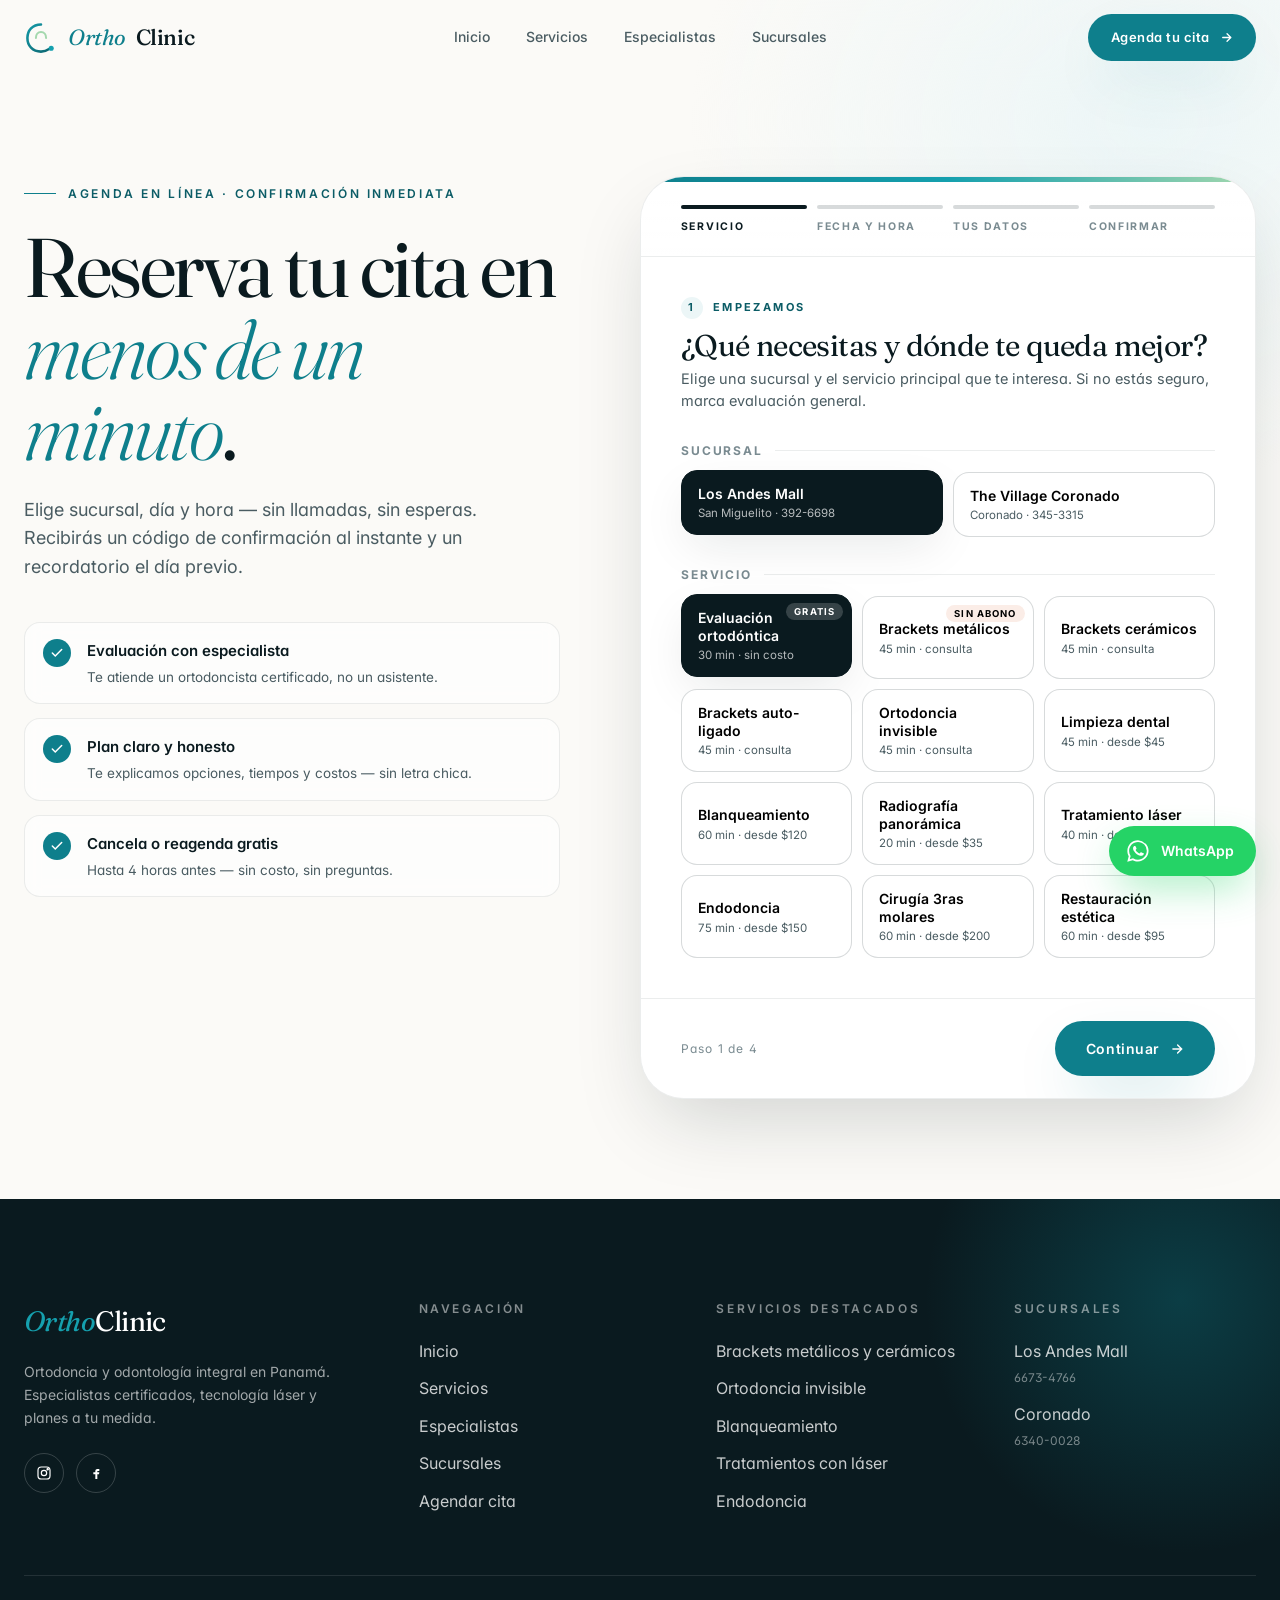
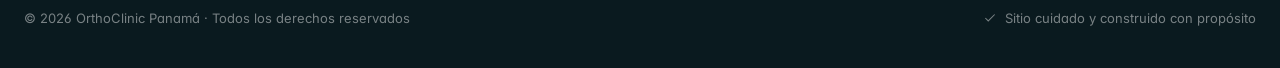
==== commit eacc6c16: "feat: cierre de sucursal Costa Verde — eliminada de todo el sitio" ====
--- a/agenda.html
+++ b/agenda.html
@@ -7,7 +7,7 @@
   <meta name="description" content="Agenda en línea tu evaluación con un especialista de OrthoClinic. Elige sucursal, día y hora — confirmación inmediata." />
   <meta name="theme-color" content="#0E7F8C" />
   <link rel="icon" href="/public/logo-mark.svg" type="image/svg+xml" />
-  <link href="/shared/theme.css?v=1" rel="stylesheet" />
+  <link href="/shared/theme.css?v=3" rel="stylesheet" />
   <style>
     .book-page {
       padding: calc(var(--oc-nav-h) + 60px) 0 0;
@@ -655,10 +655,6 @@
                 <button type="button" class="wiz-choice" data-val="coronado">
                   <span class="ttl">The Village Coronado</span>
                   <span class="meta">Coronado · 345-3315</span>
-                </button>
-                <button type="button" class="wiz-choice" data-val="costaverde">
-                  <span class="ttl">Costa Verde</span>
-                  <span class="meta">Arraiján · 6729-6810</span>
                 </button>
               </div>
 
@@ -904,13 +900,12 @@
     </div>
   </section>
 
-  <script src="/shared/nav-footer.js?v=1"></script>
+  <script src="/shared/nav-footer.js?v=3"></script>
   <script>
     (function() {
       const BRANCH_LABEL = {
         andes:      'Los Andes Mall',
-        coronado:   'The Village Coronado',
-        costaverde: 'Costa Verde'
+        coronado:   'The Village Coronado'
       };
       const MONTH_NAMES = ['enero','febrero','marzo','abril','mayo','junio','julio','agosto','septiembre','octubre','noviembre','diciembre'];
       const DOW = ['L','M','M','J','V','S','D'];
